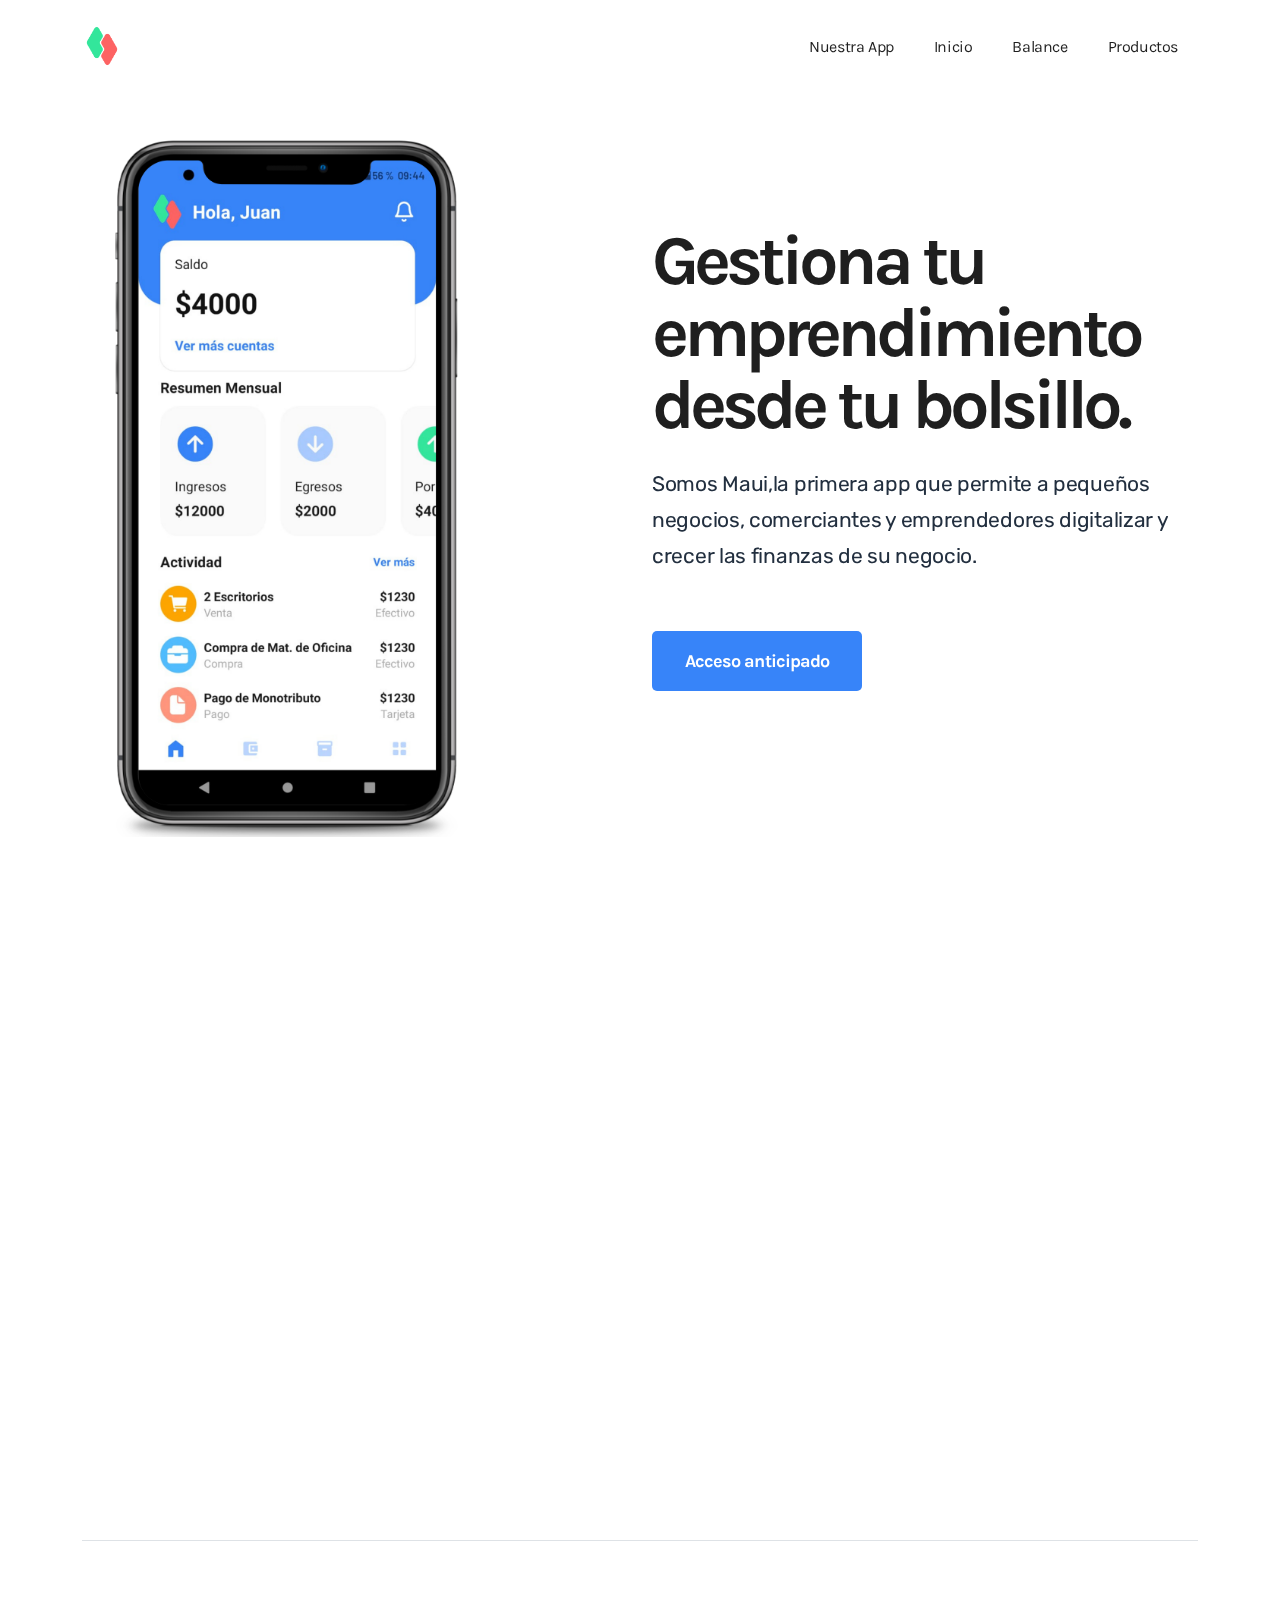
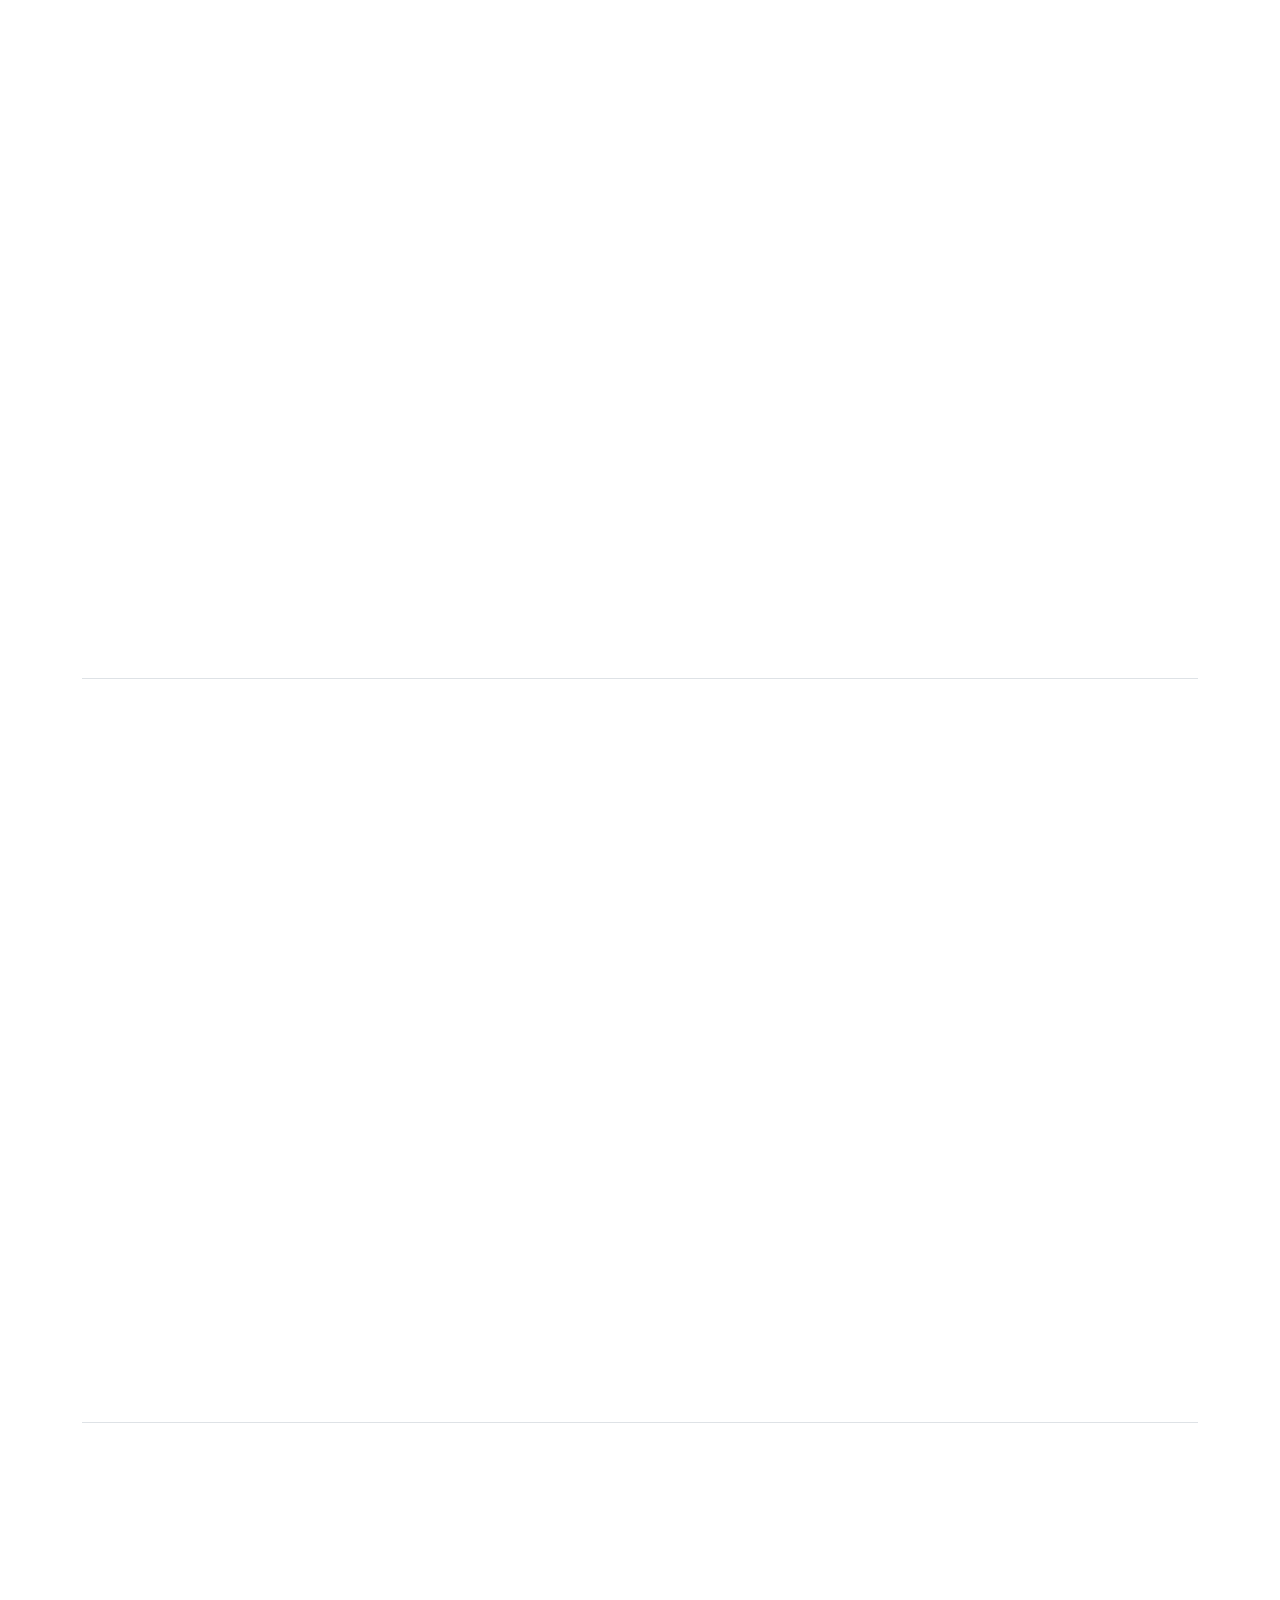
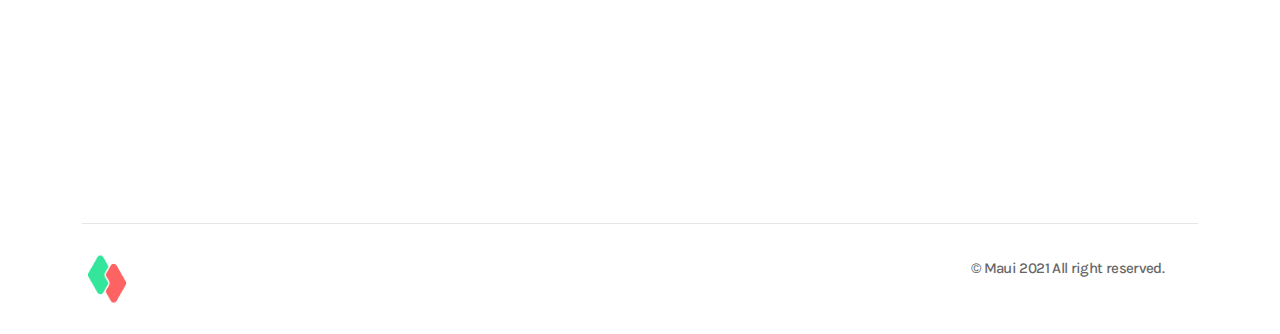
==== index.html @ 013348e3 "first commit" ====
<!DOCTYPE html>
<html lang="en">

<head>
  <meta charset="UTF-8">
  <meta name="viewport" content="width=device-width, initial-scale=1.0">
  <meta http-equiv="X-UA-Compatible" content="ie=edge">
  <title>Maui</title>
  <link rel="shortcut icon" href="image/favicon.png" type="image/x-icon">
  <!-- Bootstrap , fonts & icons  -->
  <link rel="stylesheet" href="./css/bootstrap.css">
  <link rel="stylesheet" href="./fonts/icon-font/css/style.css">
  <link rel="stylesheet" href="./fonts/typography-font/typo.css">
  <link rel="stylesheet" href="./fonts/fontawesome-5/css/all.css">
  <link href="https://fonts.googleapis.com/css2?family=Karla:wght@300;400;500;600;700;800&display=swap" rel="stylesheet">
  <link href="https://fonts.googleapis.com/css2?family=Gothic+A1:wght@400;500;700;900&display=swap" rel="stylesheet">
  <link href="https://fonts.googleapis.com/css2?family=Work+Sans:wght@400;500;600;700;800;900&display=swap" rel="stylesheet">
  <link href="https://fonts.googleapis.com/css2?family=Rubik:wght@400;500;600;700;800;900&display=swap" rel="stylesheet">
  <link href="https://fonts.googleapis.com/css2?family=Inter:wght@400;600;700;800;900&display=swap" rel="stylesheet">
  <link href="https://fonts.googleapis.com/css2?family=Nunito:wght@400;600;700;800;900&display=swap" rel="stylesheet">
  <!-- Plugin'stylesheets  -->
  <link rel="stylesheet" href="./plugins/aos/aos.min.css">
  <!-- Vendor stylesheets  -->
  <link rel="stylesheet" href="./css/main.css">
  <!-- Custom stylesheet -->
</head>

<body data-theme-mode-panel-active data-theme="light" style="font-family: 'Mazzard H';">
  <div class="site-wrapper overflow-hidden position-relative">
    <header class="site-header site-header--menu-right landing-13-menu site-header--absolute site-header--sticky">
      <div class="container">
        <nav class="navbar site-navbar">
          <!-- Brand Logo-->
          <div class="brand-logo">
            <a href="#">
              <!-- light version logo (logo must be black)-->
              <img id="primaryImage" src="image/logo/white.png" alt="" class="light-version-logo" style="width: 40px">
              <!-- Dark version logo (logo must be White)-->
              <img id="secondaryImage" src="image/logo/black.png" alt="" class="dark-version-logo" style="width: 50px">
            </a>
          </div>
          <div class="menu-block-wrapper">
            <div class="menu-overlay"></div>
            <nav class="menu-block" id="append-menu-header">
              <div class="mobile-menu-head">
                <div class="go-back">
                  <i class="fa fa-angle-left"></i>
                </div>
                <div class="current-menu-title"></div>
                <div class="mobile-menu-close">&times;</div>
              </div>
              <ul class="site-menu-main">
               
                <li >
                  <a href="#sub0" class="nav-link-item">Nuestra App</a>
                </li>
                <li >
                  <a href="#sub1" class="nav-link-item">Inicio</a>
                </li>
                <li >
                  <a href="#sub2" class="nav-link-item">Balance</a>
                </li>
                <li >
                  <a href="#sub3" class="nav-link-item">Productos</a>
                </li>
              </ul>
            </nav>
          </div>
         
          <!-- mobile menu trigger -->
          <div class="mobile-menu-trigger">
            <span></span>
          </div>
          <!--/.Mobile Menu Hamburger Ends-->
        </nav>
      </div>
    </header>
    <!-- navbar- -->
    <!-- Hero Area -->
    <div class="hero-area-l-13 position-relative overflow-hidden">
      <div class="container">
        <a name="sub0"></a>
        <div class="row position-relative justify-content-center">
          <div class="col-xl-6 col-lg-6 col-sm-9" data-aos="fade-right" data-aos-duration="800" data-aos-once="true">
            <div class="banner-image-l-13">
              <img src="image/maui/home.png" alt="" class="w-75">
            </div>
          </div>
          <div class="col-xl-6 col-lg-6 col-md-8 col-sm-9" data-aos="fade-left" data-aos-duration="800" data-aos-once="true">
            <div class="content">
              <h1>Gestiona tu emprendimiento desde tu bolsillo.</h1>
              <p>Somos Maui,la primera app que permite a pequeños negocios, comerciantes y emprendedores digitalizar  y crecer las finanzas de su negocio.</p>
                <!-- <a href="#" class="app-store"><img src="image/l3/app-store.png" alt=""></a>
                <a href="#" class="app-store"><img src="image/l3/google-play.png" alt=""></a> -->
                <div class="header-btn header-btn-l-13 ms-auto  d-xs-inline-flex">
                  <a target="_blank" class="btn btn download-btn focus-reset" onclick="alert('Proximamente')">
                   Acceso anticipado
                  </a>
              </div>
            </div>
          </div>
        </div>
      </div>
      <div class="bg-shape-13"></div>
    </div>
    <!-- content-1 section start -->
    <div class="content-area-l-13-1 position-relative overflow-hidden">
      <div class="container">
        <a name="sub1"></a>
        <div class="row justify-content-center">
          <div class="col-md-12">
            <div class="border-bottom">
              <div class="row justify-content-center">
                <div class="col-xl-11">
                  <div class="row align-items-center justify-content-center justify-content-lg-start">
                    <div class="offset-lg-1 col-lg-5  col-md-8 col-sm-10 order-lg-1 order-1" data-aos="fade-right" data-aos-duration="800" data-aos-once="true">
                      <div class="content section-heading-7">
                        <h2>Lleva el control de tus finanzas en todo momento</h2>
                        <p>Vas a poder monitorear el estado de tus ingresos y egresos, asi también como las deudas y los últimos movimientos</p>
                       
                      </div>
                      
                    </div>
                    
                    <div class="offset-lg-1 col-lg-5 col-md-8 col-sm-10 position-relative order-lg-1 order-0" data-aos="fade-left" data-aos-duration="800" data-aos-once="true">
                      <div class="app-image-position-l-13" style="margin-left: auto; margin-right: auto; width: 350px;">
                        <img src="image/maui/home.png" alt="" style="width: 350px; border-radius: 30px">
                      </div>
                    </div>
                  </div>
                </div>
              </div>
            </div>
          </div>
        </div>
      </div>
    </div>
    <!-- content-1 section start -->
    <div class="content-area-l-13-2 position-relative overflow-hidden">
      <div class="container">
        <a name="sub2"></a>
        <div class="row justify-content-center">
          <div class="col-md-12">
            <div class="border-bottom">
              <div class="row justify-content-center">
                <div class="col-xl-11">
                  <div class="row align-items-center justify-content-center justify-content-lg-start">
                    <div class="col-lg-6  col-md-8 col-sm-10" data-aos="fade-right" data-aos-duration="800" data-aos-once="true">
                     <div class="app-image-position-l-13" style="margin-left: auto; margin-right: auto; width: 300p5;">
                        <img src="image/maui/balance.png" alt="" style="width: 350px; border-radius: 30px">
                      </div>
                    </div>
                    <div class="col-lg-5 col-md-8 col-sm-10 position-relative" data-aos="fade-left" data-aos-duration="800" data-aos-once="true">
                      <div class="content section-heading-7">
                        <h2>Olvidate de las cuentas en papel y lápiz</h2>
                        <p>Registra todo desde Maui, tene acceso cualquier lugar a tus registros
                        </p>
                        
                      </div>
                     
                    </div>
                  </div>
                </div>
              </div>
            </div>
          </div>
        </div>
      </div>
    </div>
    <!-- content-3 section start -->
    <div class="content-area-l-13-3 position-relative overflow-hidden">
      <div class="container">
        <a name="sub3"></a>
        <div class="row justify-content-center">
          <div class="col-md-12">
            <div class="border-bottom">
              <div class="row justify-content-center">
                <div class="col-xl-11">
                  <div class="row align-items-center justify-content-center justify-content-lg-start">
                    <div class="offset-lg-1 col-lg-5  col-md-8 col-sm-10 order-lg-1 order-1" data-aos="fade-right" data-aos-duration="800" data-aos-once="true">
                      <div class="content section-heading-7">
                        <h2>Te ayudamos con tu inventario</h2>
                        <p>Administra tu inventario de manera sencilla y eficiente, asi tambien podras ver el estado de tu inventario</p>
                        </p>
                      </div>
                      
                    </div>
                    <div class="offset-lg-1 col-lg-5 col-md-8 col-sm-10 position-relative order-lg-1 order-0" data-aos="fade-left" data-aos-duration="800" data-aos-once="true">
                      <div class="app-image-position-l-13" style="margin-left: auto; margin-right: auto; width: 350px;">
                        <img src="image/maui/products.png" alt="" style="width: 350px; border-radius: 30px">
                      </div>
                    </div>
                  </div>
                </div>
              </div>
            </div>
          </div>
        </div>
      </div>
    </div>





    <!-- CTA-area start -->
    <div class="cta-area-l-13" data-aos="fade-left" data-aos-duration="800" data-aos-once="true">
      <div class="container">
        <div class="row justify-content-center">
          <div class="col-xl-12">
            <div class="row justify-content-center">
              <div class="col-xxl-7 col-xl-8 text-center">
                <div class="content">
                  <span class="tagline"></span>
                  <h2>¿Qué estás esperando, para unirte a Maui?</h2>
                  <div class="header-btn header-btn-l-13 ms-auto  d-xs-inline-flex">
                    <a target="_blank" class="btn btn download-btn focus-reset" href='https://fzbrec0vbqc.typeform.com/to/nqCMbWUv'>
                     Acceso anticipado
                    </a>
                </div>
                </div>                 
                
              </div>
            </div>
          </div>
        </div>
      </div>
    </div>
    <!-- Footer Area -->
    <footer class="footer-l-13 text-center text-md-start">
      <div class="container">
        <a name="footer"></a>
        <div class="row">
          <div class="col-lg-12">
            <div class="footer-border-l-13"></div>
          </div>
        </div>
        <div class="row footer-l-13-items">
          <div class="col-md-3">
            <div class="footer-logo-l-13">
              <a href="#">
                <img src="image/logo/black.png" style="width: 50px">
              </a>
            </div>
          </div>
          <div class="col-md-6">
            <div class="footer-widget-l-13">
              <ul class="pl-0 list-unstyled d-flex flex-wrap justify-content-center align-items-end ">                
                <!-- <li class="d-flex disabled"><a href="">Términos y condiciones</a></li> -->
              </ul>
            </div>
          </div>
          <div class="col-md-3">
            <div class="copyright-area-l-13 text-center text-md-right">
              <p>© Maui 2021 All right reserved.</p>
            </div>
          </div>
        </div>
      </div>
    </footer>
  </div>
  <!-- Vendor Scripts -->
  <script src="js/vendor.min.js"></script>
  <script src="./plugins/aos/aos.min.js"></script>
  <script src="./plugins/menu/menu.js"></script>
  <!-- Activation Script -->
  <script src="js/custom.js"></script>
  
</body>

</html>
---- fonts/icon-font/css/style.css ----
/*--------------------------------

Grayic Web Font
Generated using nucleoapp.com

-------------------------------- */
@font-face {
  font-family: 'Grayic';
  src: url('../fonts/Grayic.eot');
  src: url('../fonts/Grayic.eot') format('embedded-opentype'), url('../fonts/Grayic.woff2') format('woff2'), url('../fonts/Grayic.woff') format('woff'), url('../fonts/Grayic.ttf') format('truetype'), url('../fonts/Grayic.svg') format('svg');
  font-weight: normal;
  font-style: normal;
}
/*------------------------
	base class definition
-------------------------*/
.icon {
  display: inline-block;
  font: normal normal normal 1em/1 'Grayic';
  speak: none;
  text-transform: none;
  /* Better Font Rendering */
  -webkit-font-smoothing: antialiased;
  -moz-osx-font-smoothing: grayscale;
}
/*------------------------
  change icon size
-------------------------*/
/* relative units */
.icon-sm {
  font-size: 0.8em;
}
.icon-lg {
  font-size: 1.2em;
}
/* absolute units */
.icon-16 {
  font-size: 16px;
}
.icon-32 {
  font-size: 32px;
}
/*----------------------------------
  add a square/circle background
-----------------------------------*/
.icon-bg-square,
.icon-bg-circle {
  padding: 0.35em;
  background-color: #eee;
}
.icon-bg-circle {
  border-radius: 50%;
}
/*------------------------------------
  use icons as list item markers
-------------------------------------*/
.icon-ul {
  padding-left: 0;
  list-style-type: none;
}
.icon-ul > li {
  display: flex;
  align-items: flex-start;
  line-height: 1.4;
}
.icon-ul > li > .icon {
  margin-right: 0.4em;
  line-height: inherit;
}
/*------------------------
  spinning icons
-------------------------*/
.icon-is-spinning {
  -webkit-animation: icon-spin 2s infinite linear;
  -moz-animation: icon-spin 2s infinite linear;
  animation: icon-spin 2s infinite linear;
}
@-webkit-keyframes icon-spin {
  0% {
    -webkit-transform: rotate(0deg);
  }
  100% {
    -webkit-transform: rotate(360deg);
  }
}
@-moz-keyframes icon-spin {
  0% {
    -moz-transform: rotate(0deg);
  }
  100% {
    -moz-transform: rotate(360deg);
  }
}
@keyframes icon-spin {
  0% {
    -webkit-transform: rotate(0deg);
    -moz-transform: rotate(0deg);
    -ms-transform: rotate(0deg);
    -o-transform: rotate(0deg);
    transform: rotate(0deg);
  }
  100% {
    -webkit-transform: rotate(360deg);
    -moz-transform: rotate(360deg);
    -ms-transform: rotate(360deg);
    -o-transform: rotate(360deg);
    transform: rotate(360deg);
  }
}
/*------------------------
  rotated/flipped icons
-------------------------*/
.icon-rotate-90 {
  filter: progid:DXImageTransform.Microsoft.BasicImage(rotation=1);
  -webkit-transform: rotate(90deg);
  -moz-transform: rotate(90deg);
  -ms-transform: rotate(90deg);
  -o-transform: rotate(90deg);
  transform: rotate(90deg);
}
.icon-rotate-180 {
  filter: progid:DXImageTransform.Microsoft.BasicImage(rotation=2);
  -webkit-transform: rotate(180deg);
  -moz-transform: rotate(180deg);
  -ms-transform: rotate(180deg);
  -o-transform: rotate(180deg);
  transform: rotate(180deg);
}
.icon-rotate-270 {
  filter: progid:DXImageTransform.Microsoft.BasicImage(rotation=3);
  -webkit-transform: rotate(270deg);
  -moz-transform: rotate(270deg);
  -ms-transform: rotate(270deg);
  -o-transform: rotate(270deg);
  transform: rotate(270deg);
}
.icon-flip-y {
  filter: progid:DXImageTransform.Microsoft.BasicImage(rotation=0);
  -webkit-transform: scale(-1, 1);
  -moz-transform: scale(-1, 1);
  -ms-transform: scale(-1, 1);
  -o-transform: scale(-1, 1);
  transform: scale(-1, 1);
}
.icon-flip-x {
  filter: progid:DXImageTransform.Microsoft.BasicImage(rotation=2);
  -webkit-transform: scale(1, -1);
  -moz-transform: scale(1, -1);
  -ms-transform: scale(1, -1);
  -o-transform: scale(1, -1);
  transform: scale(1, -1);
}
/*------------------------
	icons
-------------------------*/

.icon-tail-right::before {
  content: "\ea02";
}

.icon-tail-left::before {
  content: "\ea03";
}

.icon-small-up::before {
  content: "\ea04";
}

.icon-small-down::before {
  content: "\ea05";
}

.icon-small-right::before {
  content: "\ea06";
}

.icon-small-left::before {
  content: "\ea07";
}

.icon-triangle-right-17::before {
  content: "\ea08";
}

.icon-card-update::before {
  content: "\ea09";
}

.icon-tie-01::before {
  content: "\ea0a";
}

.icon-puzzle-10::before {
  content: "\ea0b";
}

.icon-plug::before {
  content: "\ea0c";
}

.icon-laptop-71::before {
  content: "\ea0d";
}

.icon-goal-65::before {
  content: "\ea0e";
}

.icon-handshake::before {
  content: "\ea0f";
}

.icon-archery-target::before {
  content: "\ea10";
}

.icon-connect::before {
  content: "\ea11";
}

.icon-bulb-63::before {
  content: "\ea12";
}

.icon-chess-knight::before {
  content: "\ea13";
}

.icon-shoe-woman::before {
  content: "\ea14";
}

.icon-plug-2::before {
  content: "\ea15";
}

.icon-roadmap::before {
  content: "\ea16";
}

.icon-roadmap-2::before {
  content: "\ea17";
}

.icon-cards::before {
  content: "\ea18";
}

.icon-cards-2::before {
  content: "\ea19";
}

.icon-mirror-2::before {
  content: "\ea1a";
}

.icon-layers-3::before {
  content: "\ea1b";
}

.icon-layers-3-2::before {
  content: "\ea1c";
}

.icon-code::before {
  content: "\ea1d";
}

.icon-code-2::before {
  content: "\ea1e";
}

.icon-code-editor::before {
  content: "\ea1f";
}

.icon-book-open-2::before {
  content: "\ea20";
}

.icon-app::before {
  content: "\ea21";
}

.icon-3d-model::before {
  content: "\ea22";
}

.icon-3d-model-2::before {
  content: "\ea23";
}

.icon-app-2::before {
  content: "\ea24";
}

.icon-apple::before {
  content: "\ea25";
}

.icon-android::before {
  content: "\ea26";
}

.icon-apple-2::before {
  content: "\ea27";
}

.icon-android-2::before {
  content: "\ea28";
}

.icon-palette::before {
  content: "\ea29";
}

.icon-palette-2::before {
  content: "\ea2a";
}

.icon-leaf-80::before {
  content: "\ea2b";
}

.icon-leaf-80-2::before {
  content: "\ea2c";
}

.icon-battery-83::before {
  content: "\ea2d";
}

.icon-battery-83-2::before {
  content: "\ea2e";
}

.icon-drop::before {
  content: "\ea2f";
}

.icon-drop-2::before {
  content: "\ea30";
}

.icon-popcorn::before {
  content: "\ea31";
}

.icon-bowling-pins::before {
  content: "\ea32";
}

.icon-popcorn-2::before {
  content: "\ea33";
}

.icon-bowling-pins-2::before {
  content: "\ea34";
}

.icon-theater::before {
  content: "\ea35";
}

.icon-theater-2::before {
  content: "\ea36";
}

.icon-music::before {
  content: "\ea37";
}

.icon-brush::before {
  content: "\ea38";
}

.icon-music-2::before {
  content: "\ea39";
}

.icon-brush-2::before {
  content: "\ea3a";
}

.icon-soup::before {
  content: "\ea3b";
}

.icon-soup-2::before {
  content: "\ea3c";
}

.icon-energy::before {
  content: "\ea3d";
}

.icon-energy-2::before {
  content: "\ea3e";
}

.icon-cupcake::before {
  content: "\ea3f";
}

.icon-cupcake-2::before {
  content: "\ea40";
}

.icon-watermelon::before {
  content: "\ea41";
}

.icon-watermelon-2::before {
  content: "\ea42";
}

.icon-opening-times::before {
  content: "\ea43";
}

.icon-mug::before {
  content: "\ea44";
}

.icon-pizza-slice::before {
  content: "\ea45";
}

.icon-opening-times-2::before {
  content: "\ea46";
}

.icon-mug-2::before {
  content: "\ea47";
}

.icon-pizza-slice-2::before {
  content: "\ea48";
}

.icon-bell-53::before {
  content: "\ea49";
}

.icon-bell-53-2::before {
  content: "\ea4a";
}

.icon-pin-3::before {
  content: "\ea4b";
}

.icon-pin-3-2::before {
  content: "\ea4c";
}

.icon-gps::before {
  content: "\ea4d";
}

.icon-gps-2::before {
  content: "\ea4e";
}

.icon-face-recognition::before {
  content: "\ea4f";
}

.icon-sound::before {
  content: "\ea50";
}

.icon-microphone::before {
  content: "\ea51";
}

.icon-business-agent::before {
  content: "\ea52";
}

.icon-cctv::before {
  content: "\ea53";
}

.icon-home::before {
  content: "\ea54";
}

.icon-office::before {
  content: "\ea55";
}

.icon-key::before {
  content: "\ea56";
}

.icon-handshake-2::before {
  content: "\ea57";
}

.icon-home-2::before {
  content: "\ea58";
}

.icon-cctv-2::before {
  content: "\ea59";
}

.icon-fav-property::before {
  content: "\ea5a";
}

.icon-fav-property-2::before {
  content: "\ea5b";
}

.icon-key-2::before {
  content: "\ea5c";
}

.icon-business-agent-2::before {
  content: "\ea5d";
}

.icon-bookmark-2::before {
  content: "\ea5e";
}

.icon-bookmark-2-2::before {
  content: "\ea5f";
}

.icon-pen-01::before {
  content: "\ea60";
}

.icon-pen-01-2::before {
  content: "\ea61";
}

.icon-hat-3::before {
  content: "\ea62";
}

.icon-hat-3-2::before {
  content: "\ea63";
}

.icon-tag::before {
  content: "\ea64";
}

.icon-tag-2::before {
  content: "\ea65";
}

.icon-gift-2::before {
  content: "\ea66";
}

.icon-gift-2-2::before {
  content: "\ea67";
}

.icon-receipt-list-43::before {
  content: "\ea68";
}

.icon-receipt-list-43-2::before {
  content: "\ea69";
}

.icon-maestro::before {
  content: "\ea6a";
}

.icon-maestro-2::before {
  content: "\ea6b";
}

.icon-cart-simple::before {
  content: "\ea6c";
}

.icon-cart-simple-2::before {
  content: "\ea6d";
}

.icon-bag-09::before {
  content: "\ea6e";
}

.icon-bag-09-2::before {
  content: "\ea6f";
}

.icon-bicep::before {
  content: "\ea70";
}

.icon-bicep-2::before {
  content: "\ea71";
}

.icon-cycling::before {
  content: "\ea72";
}

.icon-cycling-2::before {
  content: "\ea73";
}

.icon-distance::before {
  content: "\ea74";
}

.icon-distance-2::before {
  content: "\ea75";
}

.icon-trophy::before {
  content: "\ea76";
}

.icon-trophy-2::before {
  content: "\ea77";
}

.icon-cpu::before {
  content: "\ea78";
}

.icon-cpu-2::before {
  content: "\ea79";
}

.icon-voice-recognition::before {
  content: "\ea7a";
}

.icon-voice-recognition-2::before {
  content: "\ea7b";
}

.icon-phone-charging-3::before {
  content: "\ea7c";
}

.icon-phone-charging-3-2::before {
  content: "\ea7d";
}

.icon-phone-button::before {
  content: "\ea7e";
}

.icon-pc-monitor::before {
  content: "\ea7f";
}

.icon-headphones::before {
  content: "\ea80";
}

.icon-media-player::before {
  content: "\ea81";
}

.icon-screen-rotation::before {
  content: "\ea82";
}

.icon-screen-rotation-2::before {
  content: "\ea83";
}

.icon-headphones-2::before {
  content: "\ea84";
}

.icon-headphones-2-2::before {
  content: "\ea85";
}

.icon-headphones-2-3::before {
  content: "\ea86";
}

.icon-pc-monitor-2::before {
  content: "\ea87";
}

.icon-media-player-2::before {
  content: "\ea88";
}

.icon-touch-id::before {
  content: "\ea89";
}

.icon-touch-id-2::before {
  content: "\ea8a";
}

.icon-bike-bmx::before {
  content: "\ea8b";
}

.icon-bike-bmx-2::before {
  content: "\ea8c";
}

.icon-airplane::before {
  content: "\ea8d";
}

.icon-airplane-2::before {
  content: "\ea8e";
}

.icon-drink-2::before {
  content: "\ea8f";
}

.icon-drink-2-2::before {
  content: "\ea90";
}

.icon-verified::before {
  content: "\ea91";
}

.icon-verified-2::before {
  content: "\ea92";
}

.icon-at-sign::before {
  content: "\ea93";
}

.icon-at-sign-2::before {
  content: "\ea94";
}

.icon-zoom-2::before {
  content: "\ea95";
}

.icon-phone-2::before {
  content: "\ea96";
}

.icon-trash-simple::before {
  content: "\ea97";
}

.icon-simple-remove::before {
  content: "\ea98";
}

.icon-send-2::before {
  content: "\ea99";
}

.icon-signal-2::before {
  content: "\ea9a";
}

.icon-link-69::before {
  content: "\ea9b";
}

.icon-lock::before {
  content: "\ea9c";
}

.icon-unlocked::before {
  content: "\ea9d";
}

.icon-phone-2-2::before {
  content: "\ea9e";
}

.icon-fav-remove::before {
  content: "\ea9f";
}

.icon-chat-round::before {
  content: "\eaa0";
}

.icon-chat-46::before {
  content: "\eaa1";
}

.icon-chat-33::before {
  content: "\eaa2";
}

.icon-chat-45::before {
  content: "\eaa3";
}

.icon-attach-87::before {
  content: "\eaa4";
}

.icon-chart-bar-52::before {
  content: "\eaa5";
}

.icon-chat-round-content::before {
  content: "\eaa6";
}

.icon-check-2::before {
  content: "\eaa7";
}

.icon-pen::before {
  content: "\eaa8";
}

.icon-heart-2::before {
  content: "\eaa9";
}

.icon-fav-remove-2::before {
  content: "\eaaa";
}

.icon-ui-04::before {
  content: "\eaab";
}

.icon-phone-call::before {
  content: "\eaac";
}

.icon-lock-2::before {
  content: "\eaad";
}

.icon-unlocked-2::before {
  content: "\eaae";
}

.icon-heart-2-2::before {
  content: "\eaaf";
}

.icon-email-83::before {
  content: "\eab0";
}

.icon-pen-2::before {
  content: "\eab1";
}

.icon-check-2-2::before {
  content: "\eab2";
}

.icon-chat-round-2::before {
  content: "\eab3";
}

.icon-chat-round-content-2::before {
  content: "\eab4";
}

.icon-chat-33-2::before {
  content: "\eab5";
}

.icon-chat-45-2::before {
  content: "\eab6";
}

.icon-chart-bar-52-2::before {
  content: "\eab7";
}

.icon-bold-remove::before {
  content: "\eab8";
}

.icon-attach-87-2::before {
  content: "\eab9";
}

.icon-check-simple::before {
  content: "\eaba";
}

.icon-menu-dots::before {
  content: "\eabb";
}

.icon-settings-gear-64::before {
  content: "\eabc";
}

.icon-settings-gear-64-2::before {
  content: "\eabd";
}

.icon-settings::before {
  content: "\eabe";
}

.icon-settings-2::before {
  content: "\eabf";
}

.icon-trash::before {
  content: "\eac0";
}

.icon-time-3::before {
  content: "\eac1";
}

.icon-ui-04-2::before {
  content: "\eac2";
}

.icon-filter::before {
  content: "\eac3";
}

.icon-infinite::before {
  content: "\eac4";
}

.icon-infinite-2::before {
  content: "\eac5";
}

.icon-home-minimal::before {
  content: "\eac6";
}

.icon-home-minimal-2::before {
  content: "\eac7";
}

.icon-filter-2::before {
  content: "\eac8";
}

.icon-cloud-25::before {
  content: "\eaca";
}

.icon-cloud-25-2::before {
  content: "\eacb";
}

.icon-single-02::before {
  content: "\eacc";
}

.icon-single-02-2::before {
  content: "\eacd";
}

.icon-users-wm::before {
  content: "\eace";
}

.icon-users-wm-2::before {
  content: "\eacf";
}

.icon-camera-flash::before {
  content: "\ead0";
}

.icon-camera-flash-2::before {
  content: "\ead1";
}

.icon-ic_file_download_48px::before {
  content: "\ead2";
}

.icon-ic_thumb_up_48px::before {
  content: "\ead3";
}

.icon-ic_thumb_down_48px::before {
  content: "\ead4";
}

.icon-hourglass::before {
  content: "\ead5";
}

.icon-hourglass-2::before {
  content: "\ead6";
}

.icon-time-3-2::before {
  content: "\ead7";
}

.icon-time-3-3::before {
  content: "\ead8";
}

.icon-chat-46-2::before {
  content: "\ead9";
}

.icon-laptop-1::before {
  content: "\eada";
}

.icon-laptop-1-2::before {
  content: "\eadb";
}

.icon-grid-45::before {
  content: "\eadc";
}

.icon-grid-45-2::before {
  content: "\eadd";
}

.icon-layout-11::before {
  content: "\eade";
}

.icon-layout-11-2::before {
  content: "\eadf";
}

.icon-sidebar::before {
  content: "\eae0";
}

.icon-sidebar-2::before {
  content: "\eae1";
}

.icon-email-84::before {
  content: "\eae2";
}

.icon-email-84-2::before {
  content: "\eae3";
}

.icon-menu-right::before {
  content: "\eae4";
}

.icon-menu-left::before {
  content: "\eae5";
}

.icon-menu-34::before {
  content: "\eae6";
}

.icon-menu-dots-2::before {
  content: "\eae7";
}

.icon-minimal-left::before {
  content: "\eae8";
}

.icon-minimal-right::before {
  content: "\eae9";
}

.icon-stre-right::before {
  content: "\eaea";
}

.icon-stre-left::before {
  content: "\eaeb";
}

.icon-menu-left-2::before {
  content: "\eaec";
}

.icon-menu-right-2::before {
  content: "\eaed";
}

.icon-menu-34-2::before {
  content: "\eaee";
}

.icon-triangle-right-17-2::before {
  content: "\eaef";
}

.icon-puzzle-10-2::before {
  content: "\eaf0";
}

.icon-logo-facebook::before {
  content: "\eaf1";
}

.icon-logo-twitter::before {
  content: "\eaf2";
}

.icon-logo-linkedin::before {
  content: "\eaf3";
}

.icon-logo-pinterest::before {
  content: "\eaf4";
}

.icon-instant-camera-2::before {
  content: "\eaf5";
}

.icon-logo-instagram::before {
  content: "\eaf6";
}

.icon-logo-dribbble::before {
  content: "\eaf7";
}

.icon-logo-skype::before {
  content: "\eaf8";
}

.icon-logo-messenger::before {
  content: "\eaf9";
}

.icon-logo-slack::before {
  content: "\eafa";
}
---- fonts/typography-font/typo.css ----
@font-face {
    font-family: 'Mazzard H';
    src: url('MazzardH-Black.woff2') format('woff2'),
        url('MazzardH-Black.woff') format('woff');
    font-weight: 900;
    font-style: normal;
    font-display: swap;
}

@font-face {
    font-family: 'Mazzard H';
    src: url('MazzardH-Bold.woff2') format('woff2'),
        url('MazzardH-Bold.woff') format('woff');
    font-weight: bold;
    font-style: normal;
    font-display: swap;
}

@font-face {
    font-family: 'Mazzard H';
    src: url('MazzardH-BlackItalic.woff2') format('woff2'),
        url('MazzardH-BlackItalic.woff') format('woff');
    font-weight: 900;
    font-style: italic;
    font-display: swap;
}

@font-face {
    font-family: 'Mazzard H';
    src: url('MazzardH-ExtraLightItalic.woff2') format('woff2'),
        url('MazzardH-ExtraLightItalic.woff') format('woff');
    font-weight: 200;
    font-style: italic;
    font-display: swap;
}

@font-face {
    font-family: 'Mazzard H';
    src: url('MazzardH-Italic.woff2') format('woff2'),
        url('MazzardH-Italic.woff') format('woff');
    font-weight: normal;
    font-style: italic;
    font-display: swap;
}

@font-face {
    font-family: 'Mazzard H';
    src: url('MazzardH-ExtraBold.woff2') format('woff2'),
        url('MazzardH-ExtraBold.woff') format('woff');
    font-weight: 800;
    font-style: normal;
    font-display: swap;
}

@font-face {
    font-family: 'Mazzard H';
    src: url('MazzardH-ExtraBoldItalic.woff2') format('woff2'),
        url('MazzardH-ExtraBoldItalic.woff') format('woff');
    font-weight: 800;
    font-style: italic;
    font-display: swap;
}

@font-face {
    font-family: 'Mazzard H';
    src: url('MazzardH-BoldItalic.woff2') format('woff2'),
        url('MazzardH-BoldItalic.woff') format('woff');
    font-weight: bold;
    font-style: italic;
    font-display: swap;
}

@font-face {
    font-family: 'Mazzard H';
    src: url('MazzardH-ExtraLight.woff2') format('woff2'),
        url('MazzardH-ExtraLight.woff') format('woff');
    font-weight: 200;
    font-style: normal;
    font-display: swap;
}

@font-face {
    font-family: 'Mazzard H';
    src: url('MazzardH-Medium.woff2') format('woff2'),
        url('MazzardH-Medium.woff') format('woff');
    font-weight: 500;
    font-style: normal;
    font-display: swap;
}

@font-face {
    font-family: 'Mazzard H';
    src: url('MazzardH-Light.woff2') format('woff2'),
        url('MazzardH-Light.woff') format('woff');
    font-weight: 300;
    font-style: normal;
    font-display: swap;
}

@font-face {
    font-family: 'Mazzard H';
    src: url('MazzardH-Regular.woff2') format('woff2'),
        url('MazzardH-Regular.woff') format('woff');
    font-weight: normal;
    font-style: normal;
    font-display: swap;
}

@font-face {
    font-family: 'Mazzard H';
    src: url('MazzardH-MediumItalic.woff2') format('woff2'),
        url('MazzardH-MediumItalic.woff') format('woff');
    font-weight: 500;
    font-style: italic;
    font-display: swap;
}

@font-face {
    font-family: 'Mazzard H';
    src: url('MazzardH-SemiBold.woff2') format('woff2'),
        url('MazzardH-SemiBold.woff') format('woff');
    font-weight: 600;
    font-style: normal;
    font-display: swap;
}

@font-face {
    font-family: 'Mazzard H';
    src: url('MazzardH-LightItalic.woff2') format('woff2'),
        url('MazzardH-LightItalic.woff') format('woff');
    font-weight: 300;
    font-style: italic;
    font-display: swap;
}

@font-face {
    font-family: 'Mazzard H';
    src: url('MazzardH-SemiBoldItalic.woff2') format('woff2'),
        url('MazzardH-SemiBoldItalic.woff') format('woff');
    font-weight: 600;
    font-style: italic;
    font-display: swap;
}

@font-face {
    font-family: 'Mazzard H';
    src: url('MazzardH-Thin.woff2') format('woff2'),
        url('MazzardH-Thin.woff') format('woff');
    font-weight: 100;
    font-style: normal;
    font-display: swap;
}

@font-face {
    font-family: 'Mazzard H';
    src: url('MazzardH-ThinItalic.woff2') format('woff2'),
        url('MazzardH-ThinItalic.woff') format('woff');
    font-weight: 100;
    font-style: italic;
    font-display: swap;
}
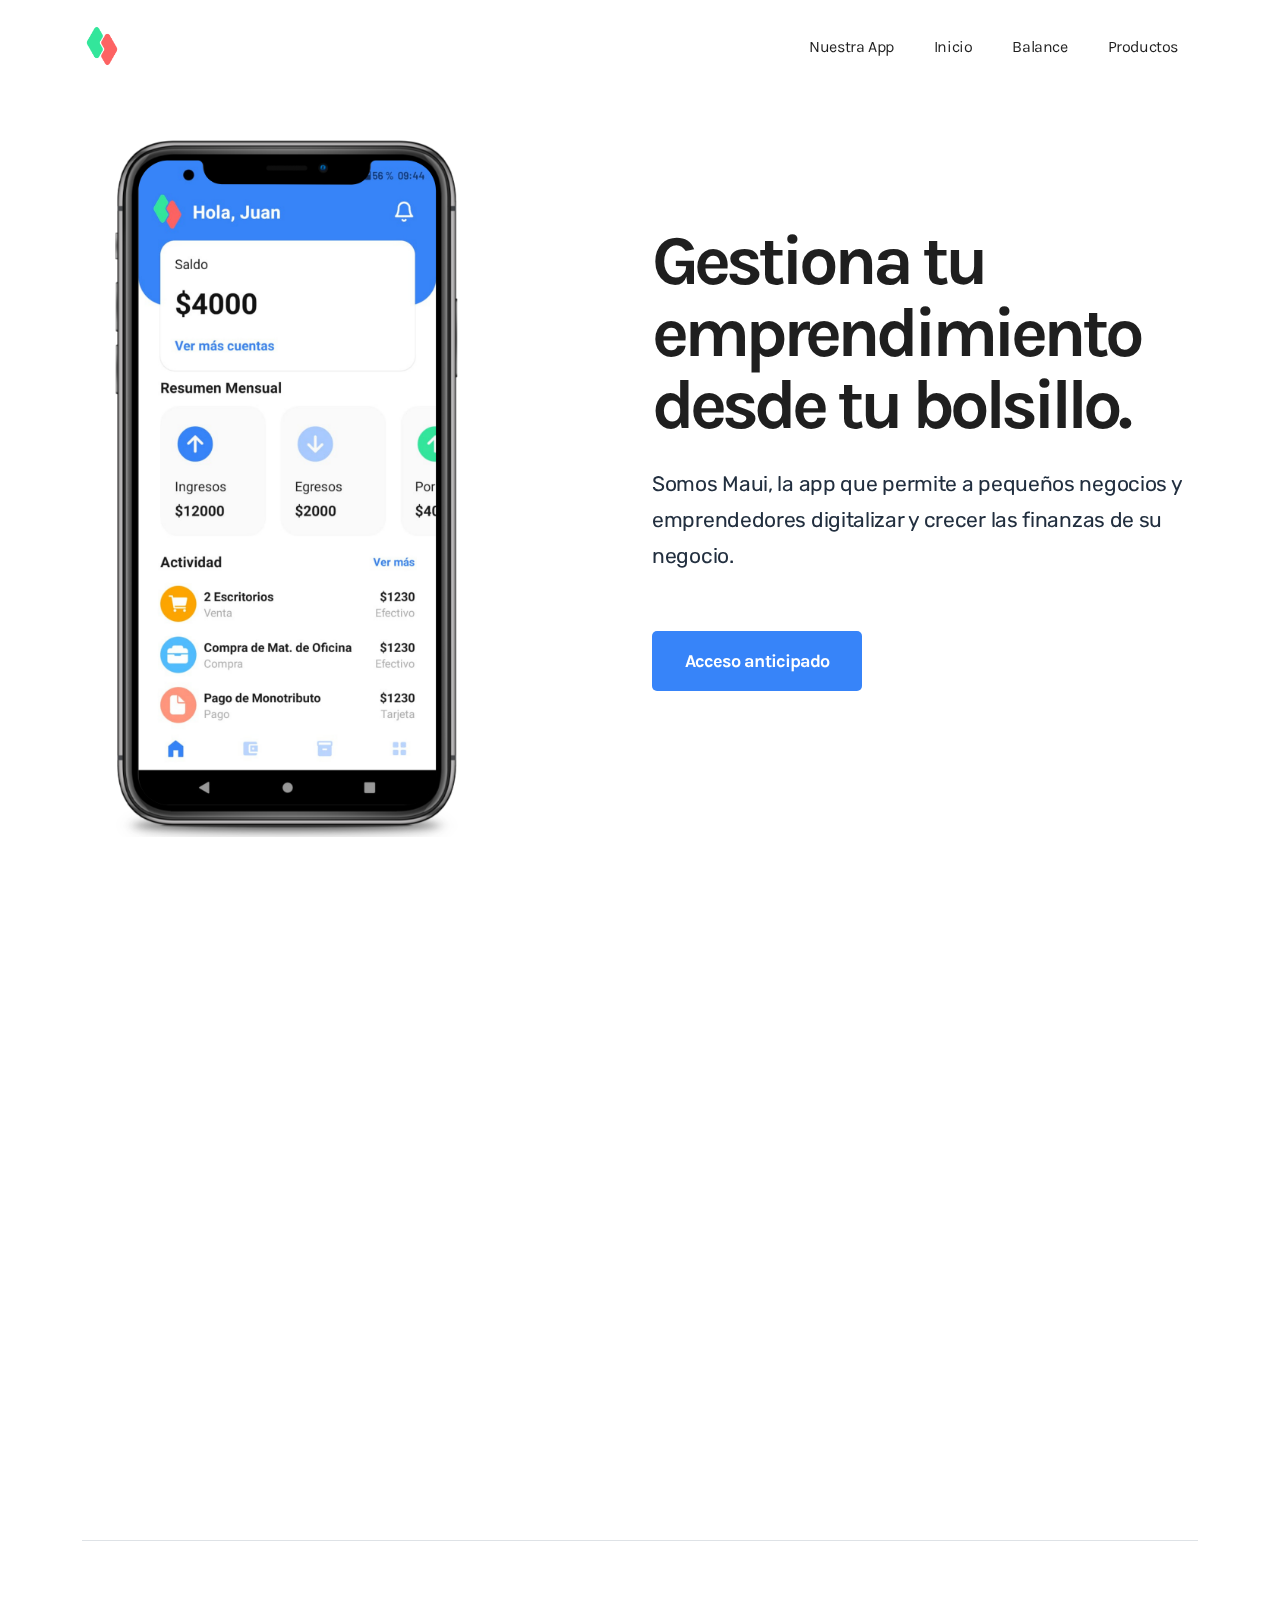
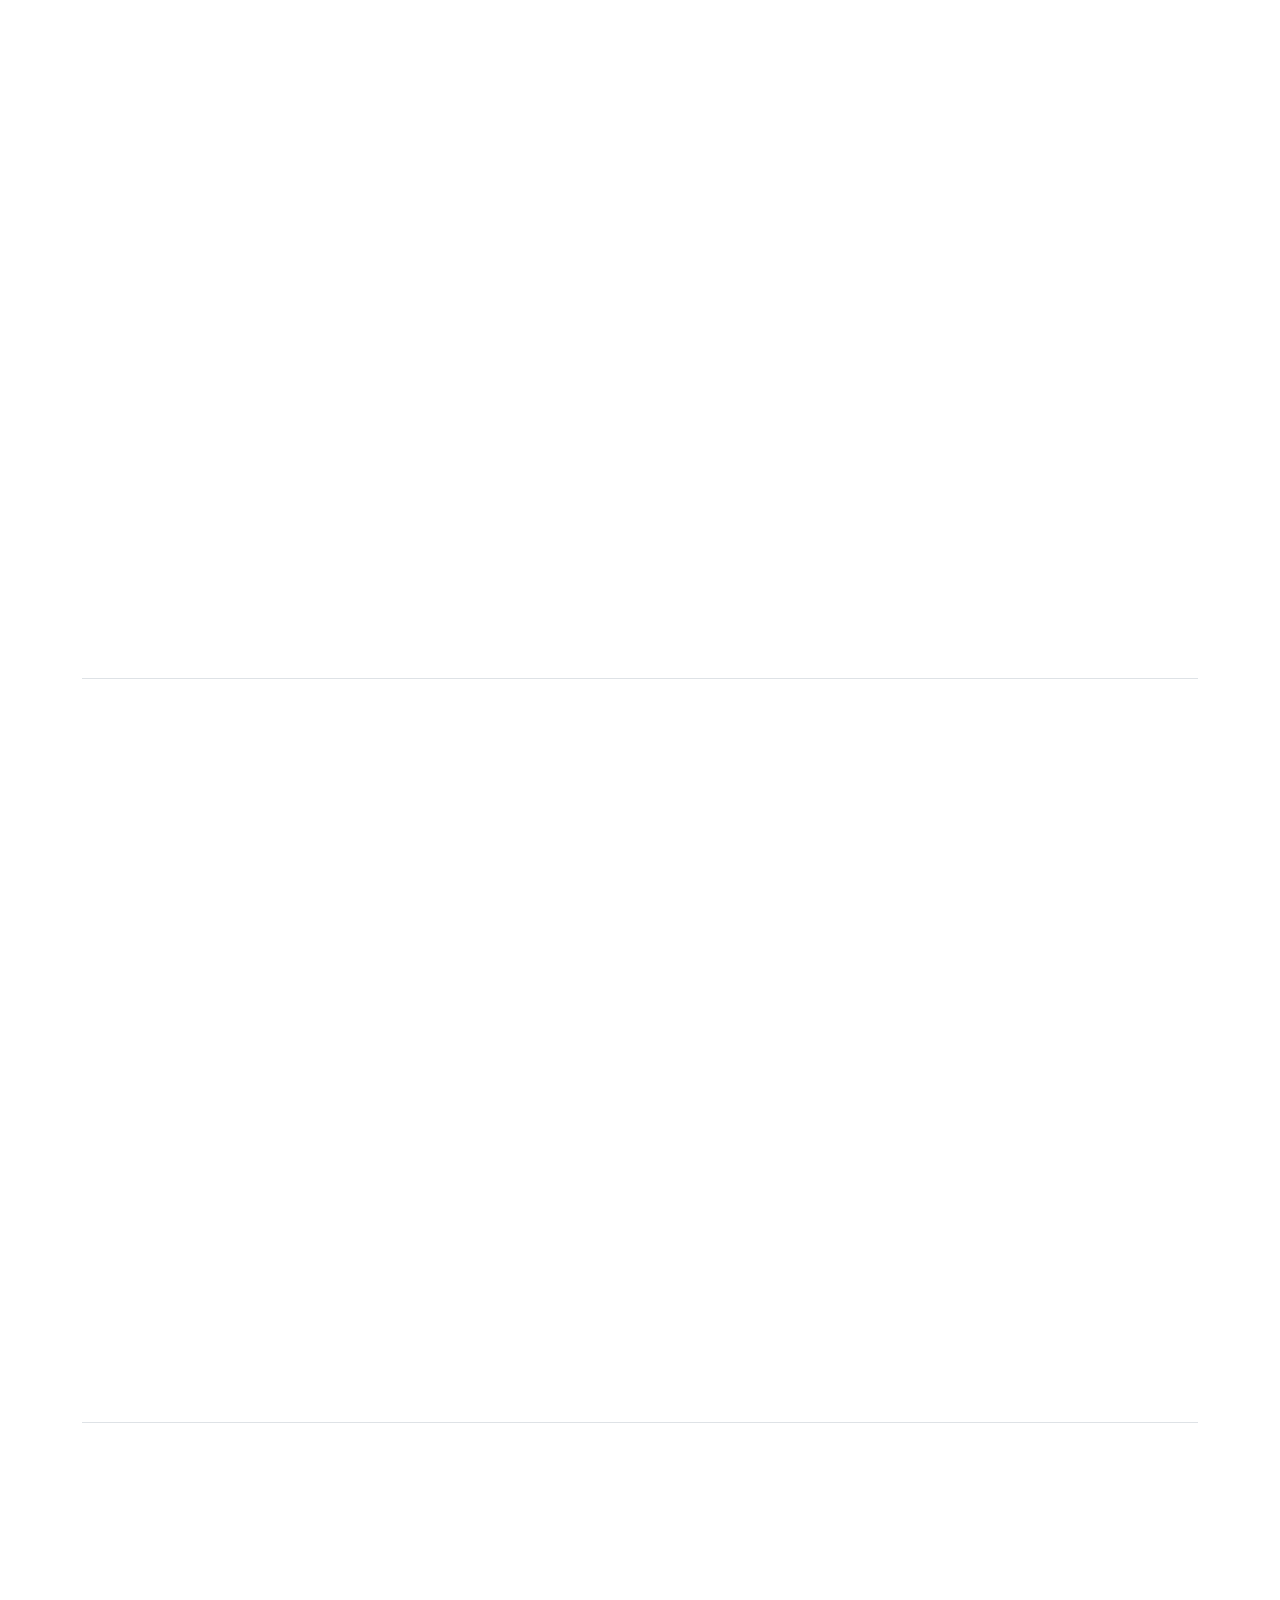
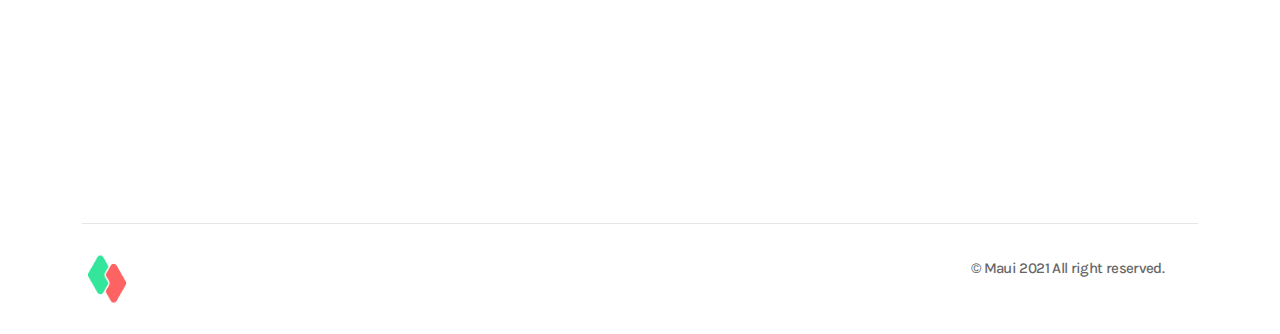
==== commit ee56a1d2: "fix details" ====
--- a/index.html
+++ b/index.html
@@ -89,11 +89,11 @@
           <div class="col-xl-6 col-lg-6 col-md-8 col-sm-9" data-aos="fade-left" data-aos-duration="800" data-aos-once="true">
             <div class="content">
               <h1>Gestiona tu emprendimiento desde tu bolsillo.</h1>
-              <p>Somos Maui,la primera app que permite a pequeños negocios, comerciantes y emprendedores digitalizar  y crecer las finanzas de su negocio.</p>
+              <p>Somos Maui, la app que permite a pequeños negocios y emprendedores digitalizar  y crecer las finanzas de su negocio.</p>
                 <!-- <a href="#" class="app-store"><img src="image/l3/app-store.png" alt=""></a>
                 <a href="#" class="app-store"><img src="image/l3/google-play.png" alt=""></a> -->
                 <div class="header-btn header-btn-l-13 ms-auto  d-xs-inline-flex">
-                  <a target="_blank" class="btn btn download-btn focus-reset" onclick="alert('Proximamente')">
+                  <a target="_blank" class="btn btn download-btn focus-reset" href='https://fzbrec0vbqc.typeform.com/to/PheCeTa5'>
                    Acceso anticipado
                   </a>
               </div>
@@ -153,11 +153,9 @@
                     <div class="col-lg-5 col-md-8 col-sm-10 position-relative" data-aos="fade-left" data-aos-duration="800" data-aos-once="true">
                       <div class="content section-heading-7">
                         <h2>Olvidate de las cuentas en papel y lápiz</h2>
-                        <p>Registra todo desde Maui, tene acceso cualquier lugar a tus registros
+                        <p>Registra todo desde Maui, tene acceso en cualquier lugar a tus finanzas
                         </p>
-                        
-                      </div>
-                     
+                      </div>
                     </div>
                   </div>
                 </div>
@@ -180,7 +178,7 @@
                     <div class="offset-lg-1 col-lg-5  col-md-8 col-sm-10 order-lg-1 order-1" data-aos="fade-right" data-aos-duration="800" data-aos-once="true">
                       <div class="content section-heading-7">
                         <h2>Te ayudamos con tu inventario</h2>
-                        <p>Administra tu inventario de manera sencilla y eficiente, asi tambien podras ver el estado de tu inventario</p>
+                        <p>Administra tu inventario de manera sencilla y eficiente</p>
                         </p>
                       </div>
                       
@@ -214,7 +212,7 @@
                   <span class="tagline"></span>
                   <h2>¿Qué estás esperando, para unirte a Maui?</h2>
                   <div class="header-btn header-btn-l-13 ms-auto  d-xs-inline-flex">
-                    <a target="_blank" class="btn btn download-btn focus-reset" href='https://fzbrec0vbqc.typeform.com/to/nqCMbWUv'>
+                    <a target="_blank" class="btn btn download-btn focus-reset" href='https://fzbrec0vbqc.typeform.com/to/PheCeTa5'>
                      Acceso anticipado
                     </a>
                 </div>
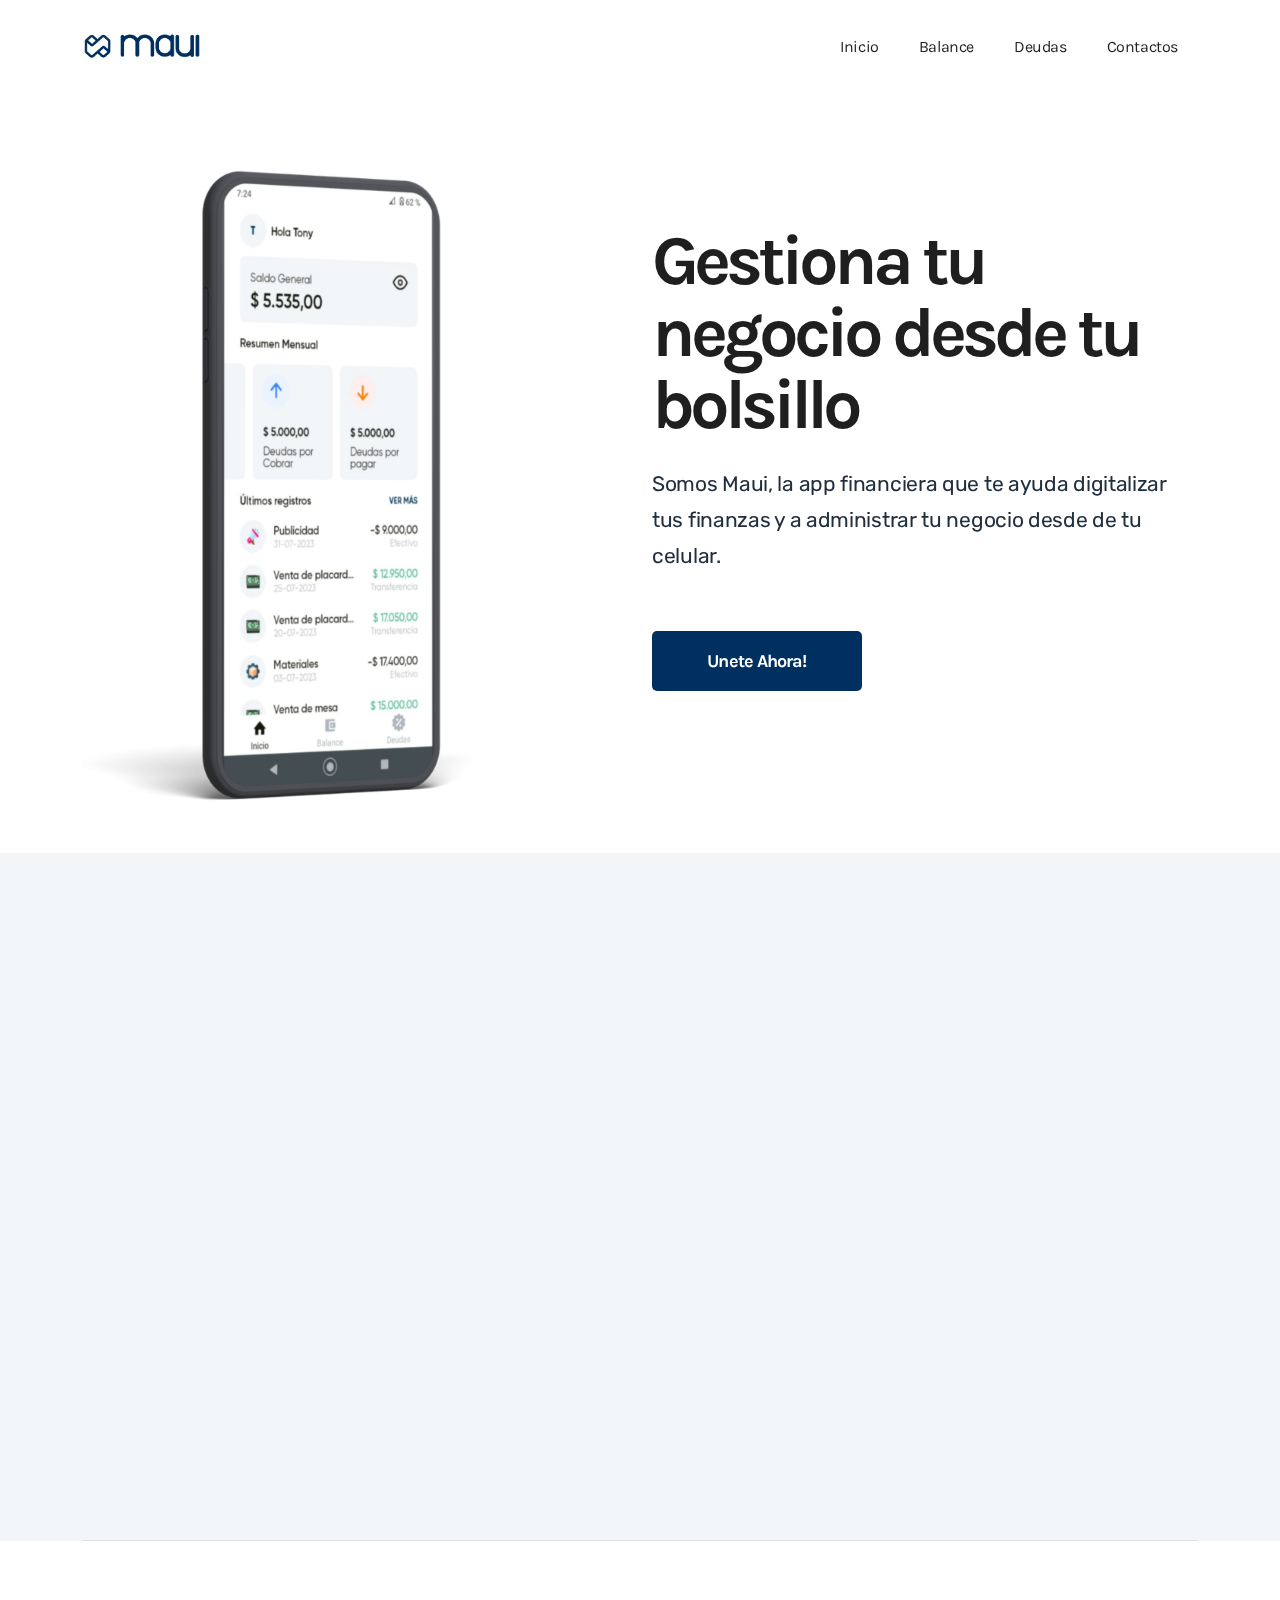
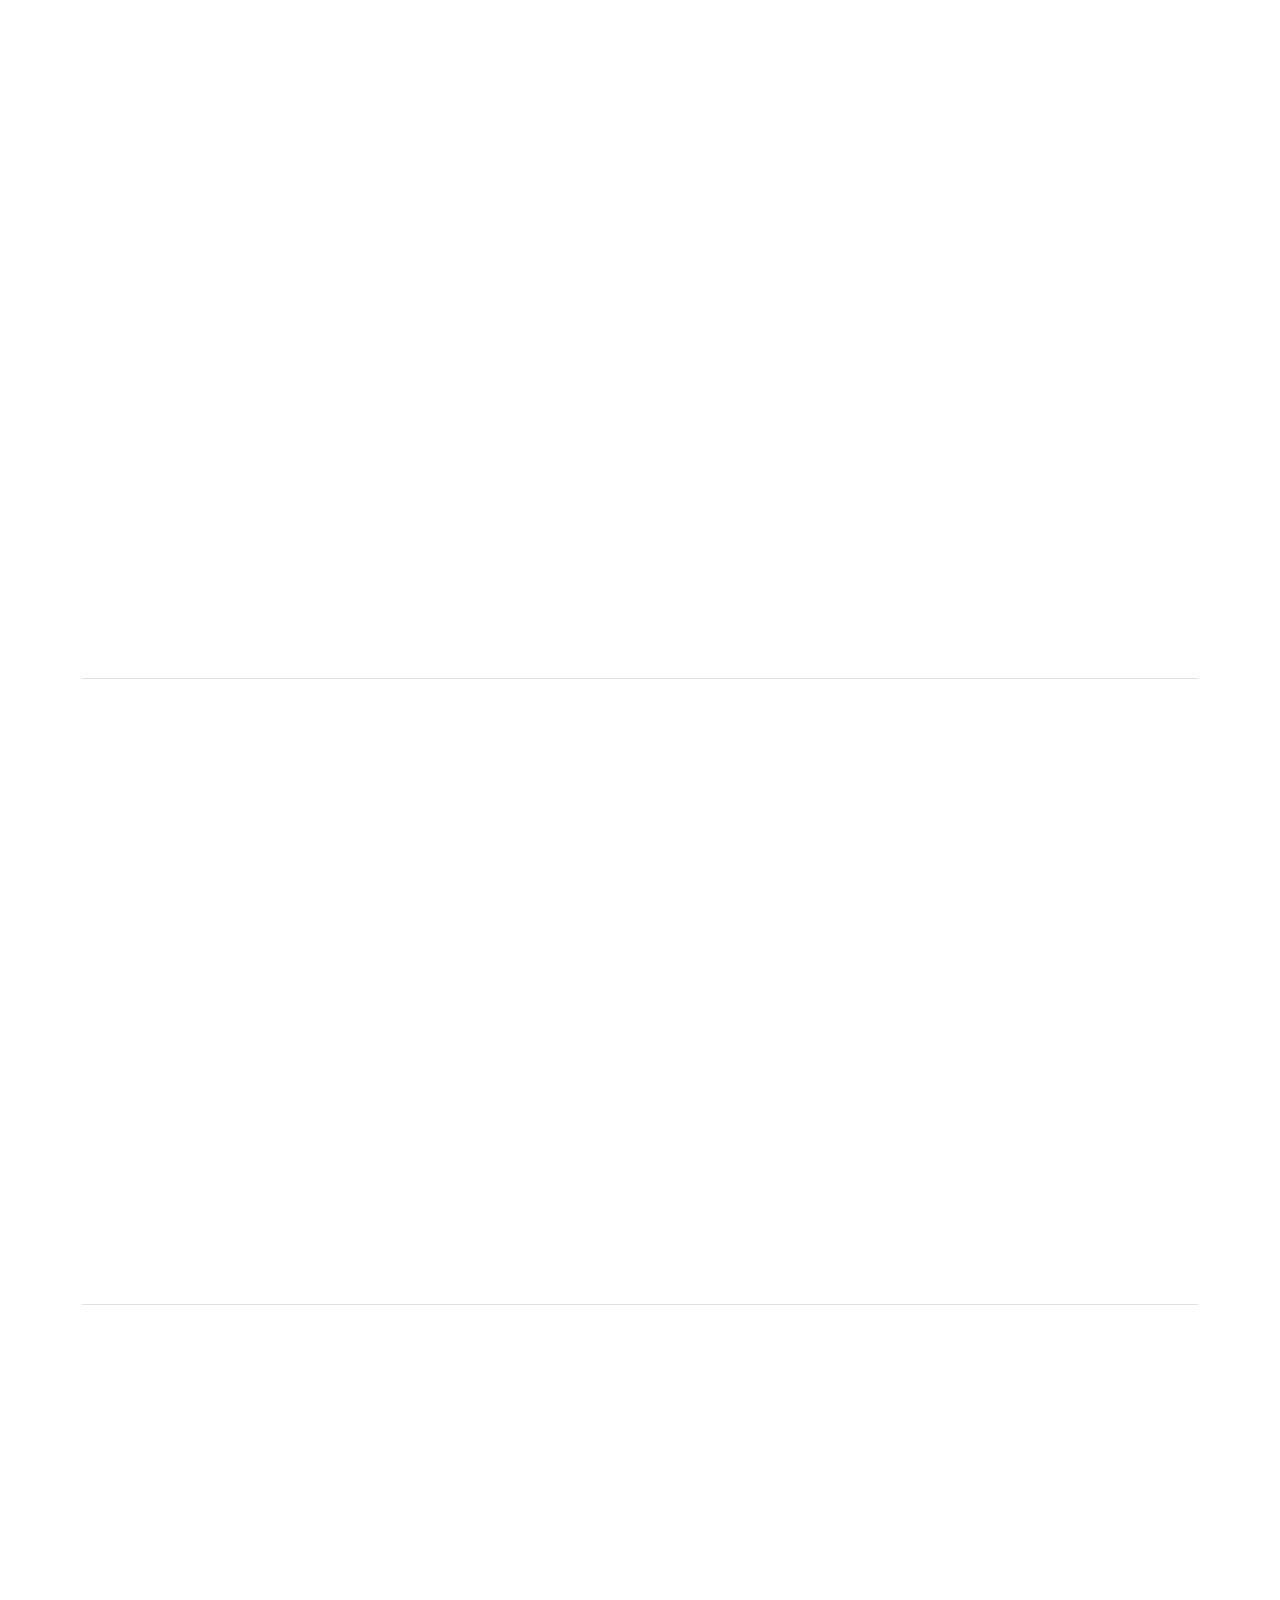
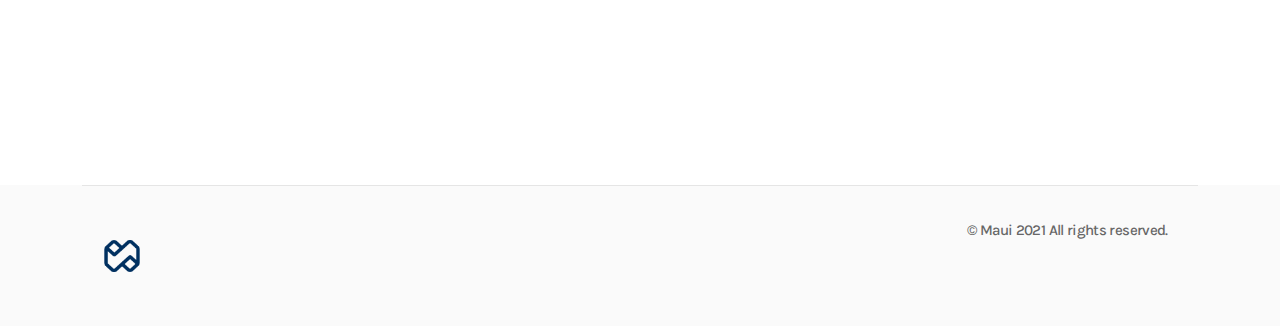
==== commit e6e5140e: "Updatear landing v1 -  (imágenes + secciones)" ====
--- a/index.html
+++ b/index.html
@@ -2,6 +2,23 @@
 <html lang="en">
 
 <head>
+  <!-- Global site tag (gtag.js) - Google Analytics -->
+<script async src="https://www.googletagmanager.com/gtag/js?id=UA-213554048-1"></script>
+<script>
+  window.dataLayer = window.dataLayer || [];
+  function gtag(){dataLayer.push(arguments);}
+  gtag('js', new Date());
+
+  gtag('config', 'UA-213554048-1');
+</script>
+<!-- Google Tag Manager -->
+<script>(function(w,d,s,l,i){w[l]=w[l]||[];w[l].push({'gtm.start':
+  new Date().getTime(),event:'gtm.js'});var f=d.getElementsByTagName(s)[0],
+  j=d.createElement(s),dl=l!='dataLayer'?'&l='+l:'';j.async=true;j.src=
+  'https://www.googletagmanager.com/gtm.js?id='+i+dl;f.parentNode.insertBefore(j,f);
+  })(window,document,'script','dataLayer','GTM-NBFQRG8');</script>
+  <!-- End Google Tag Manager -->
+
   <meta charset="UTF-8">
   <meta name="viewport" content="width=device-width, initial-scale=1.0">
   <meta http-equiv="X-UA-Compatible" content="ie=edge">
@@ -26,6 +43,10 @@
 </head>
 
 <body data-theme-mode-panel-active data-theme="light" style="font-family: 'Mazzard H';">
+  <!-- Google Tag Manager (noscript) -->
+<noscript><iframe src="https://www.googletagmanager.com/ns.html?id=GTM-NBFQRG8"
+  height="0" width="0" style="display:none;visibility:hidden"></iframe></noscript>
+  <!-- End Google Tag Manager (noscript) -->
   <div class="site-wrapper overflow-hidden position-relative">
     <header class="site-header site-header--menu-right landing-13-menu site-header--absolute site-header--sticky">
       <div class="container">
@@ -34,9 +55,9 @@
           <div class="brand-logo">
             <a href="#">
               <!-- light version logo (logo must be black)-->
-              <img id="primaryImage" src="image/logo/white.png" alt="" class="light-version-logo" style="width: 40px">
+              <img id="primaryImage" src="image/logo/logo-name.png" alt="" class="light-version-logo" style="width: 120px;">
               <!-- Dark version logo (logo must be White)-->
-              <img id="secondaryImage" src="image/logo/black.png" alt="" class="dark-version-logo" style="width: 50px">
+              <img id="secondaryImage" src="image/logo/logo-name.png" alt="" class="dark-version-logo" style="width: 120px">
             </a>
           </div>
           <div class="menu-block-wrapper">
@@ -50,18 +71,17 @@
                 <div class="mobile-menu-close">&times;</div>
               </div>
               <ul class="site-menu-main">
-               
-                <li >
-                  <a href="#sub0" class="nav-link-item">Nuestra App</a>
-                </li>
-                <li >
-                  <a href="#sub1" class="nav-link-item">Inicio</a>
+                <li >
+                  <a href="#" class="nav-link-item">Inicio</a>
                 </li>
                 <li >
                   <a href="#sub2" class="nav-link-item">Balance</a>
                 </li>
                 <li >
-                  <a href="#sub3" class="nav-link-item">Productos</a>
+                  <a href="#sub3" class="nav-link-item">Deudas</a>
+                </li>
+                <li >
+                  <a href="#sub4" class="nav-link-item">Contactos</a>
                 </li>
               </ul>
             </nav>
@@ -76,25 +96,27 @@
       </div>
     </header>
     <!-- navbar- -->
+
     <!-- Hero Area -->
     <div class="hero-area-l-13 position-relative overflow-hidden">
       <div class="container">
-        <a name="sub0"></a>
         <div class="row position-relative justify-content-center">
           <div class="col-xl-6 col-lg-6 col-sm-9" data-aos="fade-right" data-aos-duration="800" data-aos-once="true">
             <div class="banner-image-l-13">
-              <img src="image/maui/home.png" alt="" class="w-75">
+              <img src="image/maui/home-mockup.png" alt="" style="resize: cover;" class="w-75">
             </div>
           </div>
           <div class="col-xl-6 col-lg-6 col-md-8 col-sm-9" data-aos="fade-left" data-aos-duration="800" data-aos-once="true">
             <div class="content">
-              <h1>Gestiona tu emprendimiento desde tu bolsillo.</h1>
-              <p>Somos Maui, la app que permite a pequeños negocios y emprendedores digitalizar  y crecer las finanzas de su negocio.</p>
+              <!-- white -->
+              <!-- #b8c7d9 -->
+              <h1>Gestiona tu negocio desde tu bolsillo</h1>
+              <p>Somos Maui, la app financiera que te ayuda digitalizar tus finanzas  y a administrar tu negocio desde de tu celular.</p>
                 <!-- <a href="#" class="app-store"><img src="image/l3/app-store.png" alt=""></a>
                 <a href="#" class="app-store"><img src="image/l3/google-play.png" alt=""></a> -->
                 <div class="header-btn header-btn-l-13 ms-auto  d-xs-inline-flex">
-                  <a target="_blank" class="btn btn download-btn focus-reset" href='https://fzbrec0vbqc.typeform.com/to/PheCeTa5'>
-                   Acceso anticipado
+                  <a class="btn btn download-btn focus-reset" href='#sub5' style="background-color: #003060;">
+                   Unete Ahora!
                   </a>
               </div>
             </div>
@@ -103,10 +125,11 @@
       </div>
       <div class="bg-shape-13"></div>
     </div>
-    <!-- content-1 section start -->
-    <div class="content-area-l-13-1 position-relative overflow-hidden">
-      <div class="container">
-        <a name="sub1"></a>
+
+    <!-- content-2 section start -->
+    <div class="content-area-l-13-1 position-relative overflow-hidden" style="background-color: #f2f6f9;">
+      <div class="container">
+        <a name="sub2"></a>
         <div class="row justify-content-center">
           <div class="col-md-12">
             <div class="border-bottom">
@@ -115,16 +138,14 @@
                   <div class="row align-items-center justify-content-center justify-content-lg-start">
                     <div class="offset-lg-1 col-lg-5  col-md-8 col-sm-10 order-lg-1 order-1" data-aos="fade-right" data-aos-duration="800" data-aos-once="true">
                       <div class="content section-heading-7">
-                        <h2>Lleva el control de tus finanzas en todo momento</h2>
-                        <p>Vas a poder monitorear el estado de tus ingresos y egresos, asi también como las deudas y los últimos movimientos</p>
-                       
-                      </div>
-                      
-                    </div>
-                    
+                        <h2 style="color: #003964;">Olvidate de las cuentas en papel y lápiz</h2>
+                        <p style="color: #005696">Registra todo desde Maui, tene acceso en cualquier lugar a tus finanzas
+                        </p>
+                      </div>
+                    </div>
                     <div class="offset-lg-1 col-lg-5 col-md-8 col-sm-10 position-relative order-lg-1 order-0" data-aos="fade-left" data-aos-duration="800" data-aos-once="true">
                       <div class="app-image-position-l-13" style="margin-left: auto; margin-right: auto; width: 350px;">
-                        <img src="image/maui/home.png" alt="" style="width: 350px; border-radius: 30px">
+                        <img src="image/maui/balance-image.png" alt="" style="width: 350px; border-radius: 30px">
                       </div>
                     </div>
                   </div>
@@ -135,10 +156,11 @@
         </div>
       </div>
     </div>
-    <!-- content-1 section start -->
+
+    <!-- content-3 section start -->
     <div class="content-area-l-13-2 position-relative overflow-hidden">
       <div class="container">
-        <a name="sub2"></a>
+        <a name="sub3"></a>
         <div class="row justify-content-center">
           <div class="col-md-12">
             <div class="border-bottom">
@@ -147,13 +169,13 @@
                   <div class="row align-items-center justify-content-center justify-content-lg-start">
                     <div class="col-lg-6  col-md-8 col-sm-10" data-aos="fade-right" data-aos-duration="800" data-aos-once="true">
                      <div class="app-image-position-l-13" style="margin-left: auto; margin-right: auto; width: 300p5;">
-                        <img src="image/maui/balance.png" alt="" style="width: 350px; border-radius: 30px">
+                      <img src="image/maui/income-debt.png" alt="" style="width: 350px; border-radius: 30px">
                       </div>
                     </div>
                     <div class="col-lg-5 col-md-8 col-sm-10 position-relative" data-aos="fade-left" data-aos-duration="800" data-aos-once="true">
                       <div class="content section-heading-7">
-                        <h2>Olvidate de las cuentas en papel y lápiz</h2>
-                        <p>Registra todo desde Maui, tene acceso en cualquier lugar a tus finanzas
+                        <h2>No pierdas seguimiento de tus deudas</h2>
+                        <p>Te ofrecemos una forma simple y facil de visualizar tus deudas</p>
                         </p>
                       </div>
                     </div>
@@ -165,10 +187,10 @@
         </div>
       </div>
     </div>
-    <!-- content-3 section start -->
-    <div class="content-area-l-13-3 position-relative overflow-hidden">
-      <div class="container">
-        <a name="sub3"></a>
+    <!-- content-4 section start -->
+    <div class="content-area-l-13-1 position-relative overflow-hidden">
+      <div class="container">
+        <a name="sub4"></a>
         <div class="row justify-content-center">
           <div class="col-md-12">
             <div class="border-bottom">
@@ -177,15 +199,14 @@
                   <div class="row align-items-center justify-content-center justify-content-lg-start">
                     <div class="offset-lg-1 col-lg-5  col-md-8 col-sm-10 order-lg-1 order-1" data-aos="fade-right" data-aos-duration="800" data-aos-once="true">
                       <div class="content section-heading-7">
-                        <h2>Te ayudamos con tu inventario</h2>
-                        <p>Administra tu inventario de manera sencilla y eficiente</p>
+                        <h2>Crea tu agenda de trabajo!</h2>
+                        <p>Con nuestra app puedes agendar y crear contactos como cliente o proveedor!
                         </p>
                       </div>
-                      
                     </div>
                     <div class="offset-lg-1 col-lg-5 col-md-8 col-sm-10 position-relative order-lg-1 order-0" data-aos="fade-left" data-aos-duration="800" data-aos-once="true">
                       <div class="app-image-position-l-13" style="margin-left: auto; margin-right: auto; width: 350px;">
-                        <img src="image/maui/products.png" alt="" style="width: 350px; border-radius: 30px">
+                        <img src="image/maui/contact.png" alt="" style="width: 350px; border-radius: 30px">
                       </div>
                     </div>
                   </div>
@@ -197,35 +218,32 @@
       </div>
     </div>
 
-
-
-
-
     <!-- CTA-area start -->
-    <div class="cta-area-l-13" data-aos="fade-left" data-aos-duration="800" data-aos-once="true">
-      <div class="container">
+    <div class="cta-area-l-13" data-aos="fade-left" data-aos-duration="800" data-aos-once="true" style="padding-top: 80px; background-color: #003060;">
+      <div class="container">
+        <a name="sub5"></a>
         <div class="row justify-content-center">
           <div class="col-xl-12">
             <div class="row justify-content-center">
               <div class="col-xxl-7 col-xl-8 text-center">
                 <div class="content">
                   <span class="tagline"></span>
-                  <h2>¿Qué estás esperando, para unirte a Maui?</h2>
+                  <h2 style="color: white;">¿Qué estás esperando, para unirte a Maui?</h2>
                   <div class="header-btn header-btn-l-13 ms-auto  d-xs-inline-flex">
-                    <a target="_blank" class="btn btn download-btn focus-reset" href='https://fzbrec0vbqc.typeform.com/to/PheCeTa5'>
+                    <a target="_blank" href='https://fzbrec0vbqc.typeform.com/to/PheCeTa5' class="btn btn download-btn focus-reset" style="border: 2.5px solid white; background-color: #003060;">
                      Acceso anticipado
                     </a>
                 </div>
                 </div>                 
-                
-              </div>
-            </div>
-          </div>
-        </div>
-      </div>
-    </div>
+              </div>
+            </div>
+          </div>
+        </div>
+      </div>
+    </div>
+
     <!-- Footer Area -->
-    <footer class="footer-l-13 text-center text-md-start">
+    <footer class="footer-l-13 text-center text-md-start" style="background-color: #fafafa;">
       <div class="container">
         <a name="footer"></a>
         <div class="row">
@@ -237,7 +255,7 @@
           <div class="col-md-3">
             <div class="footer-logo-l-13">
               <a href="#">
-                <img src="image/logo/black.png" style="width: 50px">
+                <img src="image/logo/logo-icon.png" style="width: 80px;">
               </a>
             </div>
           </div>
@@ -250,7 +268,7 @@
           </div>
           <div class="col-md-3">
             <div class="copyright-area-l-13 text-center text-md-right">
-              <p>© Maui 2021 All right reserved.</p>
+              <p>© Maui 2021 All rights reserved.</p>
             </div>
           </div>
         </div>
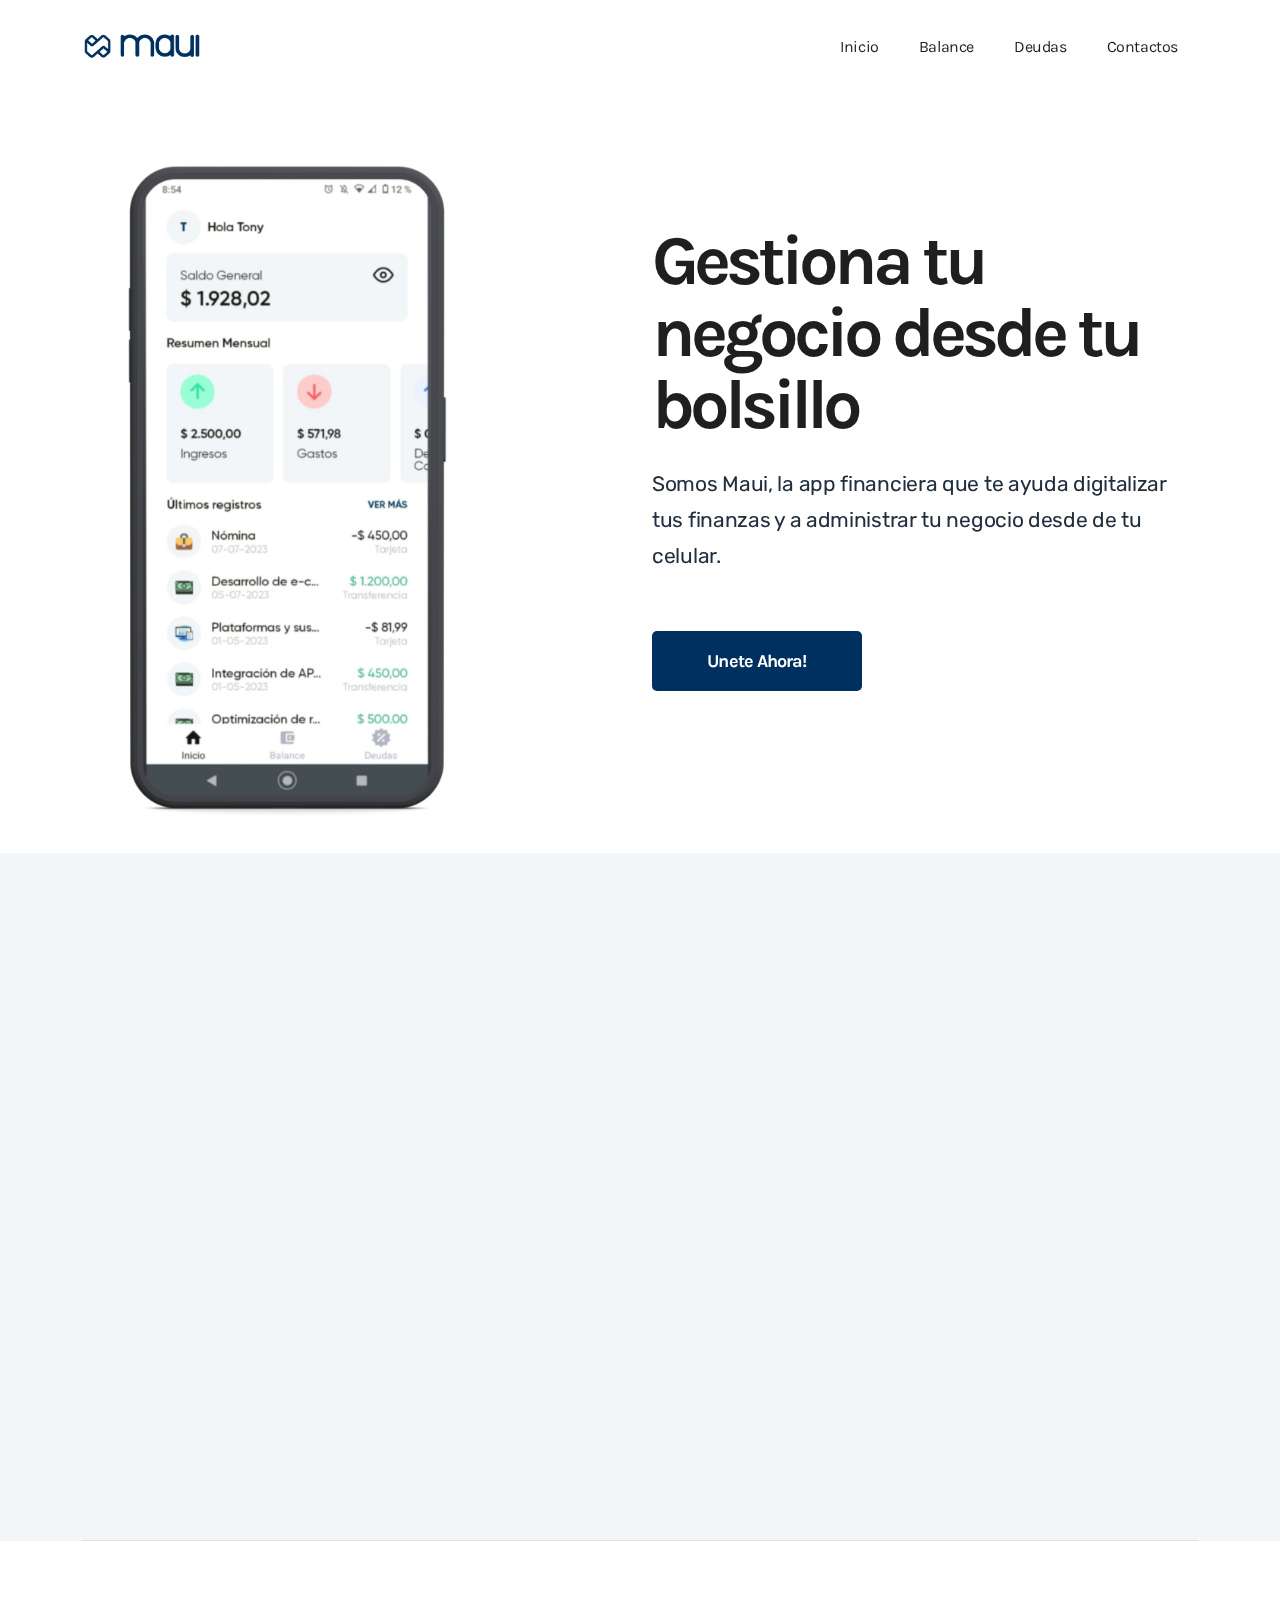
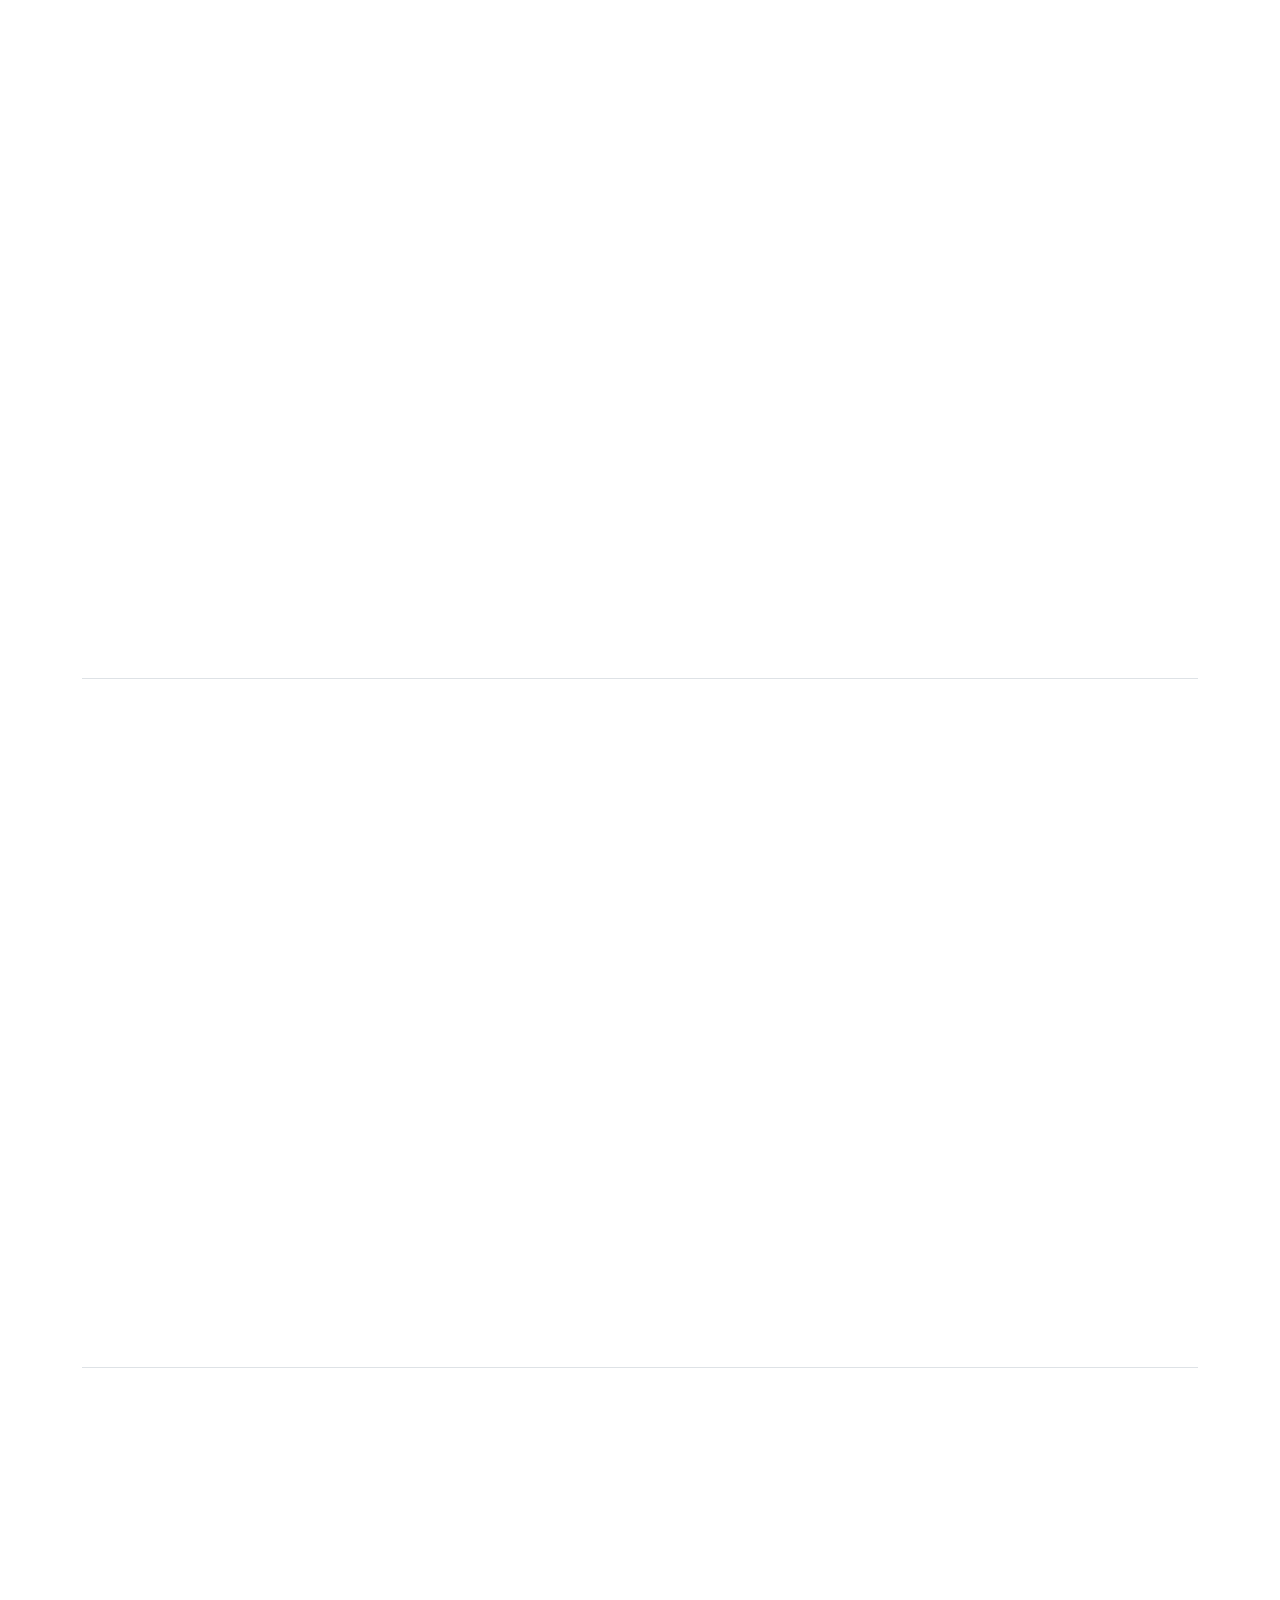
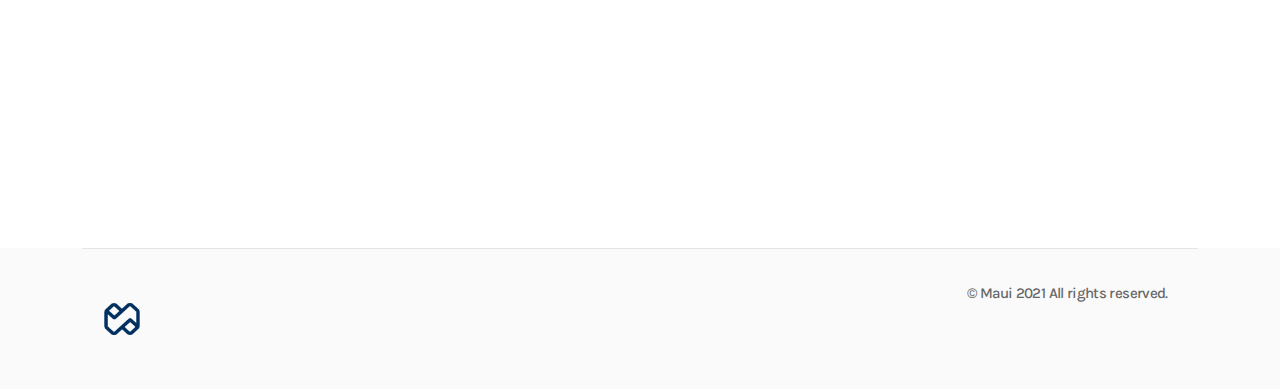
==== commit fa21da9f: "Updatear landing v1 - update images" ====
--- a/index.html
+++ b/index.html
@@ -23,7 +23,7 @@
   <meta name="viewport" content="width=device-width, initial-scale=1.0">
   <meta http-equiv="X-UA-Compatible" content="ie=edge">
   <title>Maui</title>
-  <link rel="shortcut icon" href="image/favicon.png" type="image/x-icon">
+  <link rel="shortcut icon" href="image/logo/logo-icon.png" type="image/x-icon">
   <!-- Bootstrap , fonts & icons  -->
   <link rel="stylesheet" href="./css/bootstrap.css">
   <link rel="stylesheet" href="./fonts/icon-font/css/style.css">
@@ -103,7 +103,7 @@
         <div class="row position-relative justify-content-center">
           <div class="col-xl-6 col-lg-6 col-sm-9" data-aos="fade-right" data-aos-duration="800" data-aos-once="true">
             <div class="banner-image-l-13">
-              <img src="image/maui/home-mockup.png" alt="" style="resize: cover;" class="w-75">
+              <img src="image/maui/home.png" alt="" style="resize: cover;" class="w-75">
             </div>
           </div>
           <div class="col-xl-6 col-lg-6 col-md-8 col-sm-9" data-aos="fade-left" data-aos-duration="800" data-aos-once="true">
@@ -145,7 +145,7 @@
                     </div>
                     <div class="offset-lg-1 col-lg-5 col-md-8 col-sm-10 position-relative order-lg-1 order-0" data-aos="fade-left" data-aos-duration="800" data-aos-once="true">
                       <div class="app-image-position-l-13" style="margin-left: auto; margin-right: auto; width: 350px;">
-                        <img src="image/maui/balance-image.png" alt="" style="width: 350px; border-radius: 30px">
+                        <img src="image/maui/balances.png" alt="" style="width: 350px; border-radius: 30px">
                       </div>
                     </div>
                   </div>
@@ -169,7 +169,7 @@
                   <div class="row align-items-center justify-content-center justify-content-lg-start">
                     <div class="col-lg-6  col-md-8 col-sm-10" data-aos="fade-right" data-aos-duration="800" data-aos-once="true">
                      <div class="app-image-position-l-13" style="margin-left: auto; margin-right: auto; width: 300p5;">
-                      <img src="image/maui/income-debt.png" alt="" style="width: 350px; border-radius: 30px">
+                      <img src="image/maui/debts.png" alt="" style="width: 350px; border-radius: 30px">
                       </div>
                     </div>
                     <div class="col-lg-5 col-md-8 col-sm-10 position-relative" data-aos="fade-left" data-aos-duration="800" data-aos-once="true">
@@ -206,7 +206,7 @@
                     </div>
                     <div class="offset-lg-1 col-lg-5 col-md-8 col-sm-10 position-relative order-lg-1 order-0" data-aos="fade-left" data-aos-duration="800" data-aos-once="true">
                       <div class="app-image-position-l-13" style="margin-left: auto; margin-right: auto; width: 350px;">
-                        <img src="image/maui/contact.png" alt="" style="width: 350px; border-radius: 30px">
+                        <img src="image/maui/contacts.png" alt="" style="width: 350px; border-radius: 30px">
                       </div>
                     </div>
                   </div>
